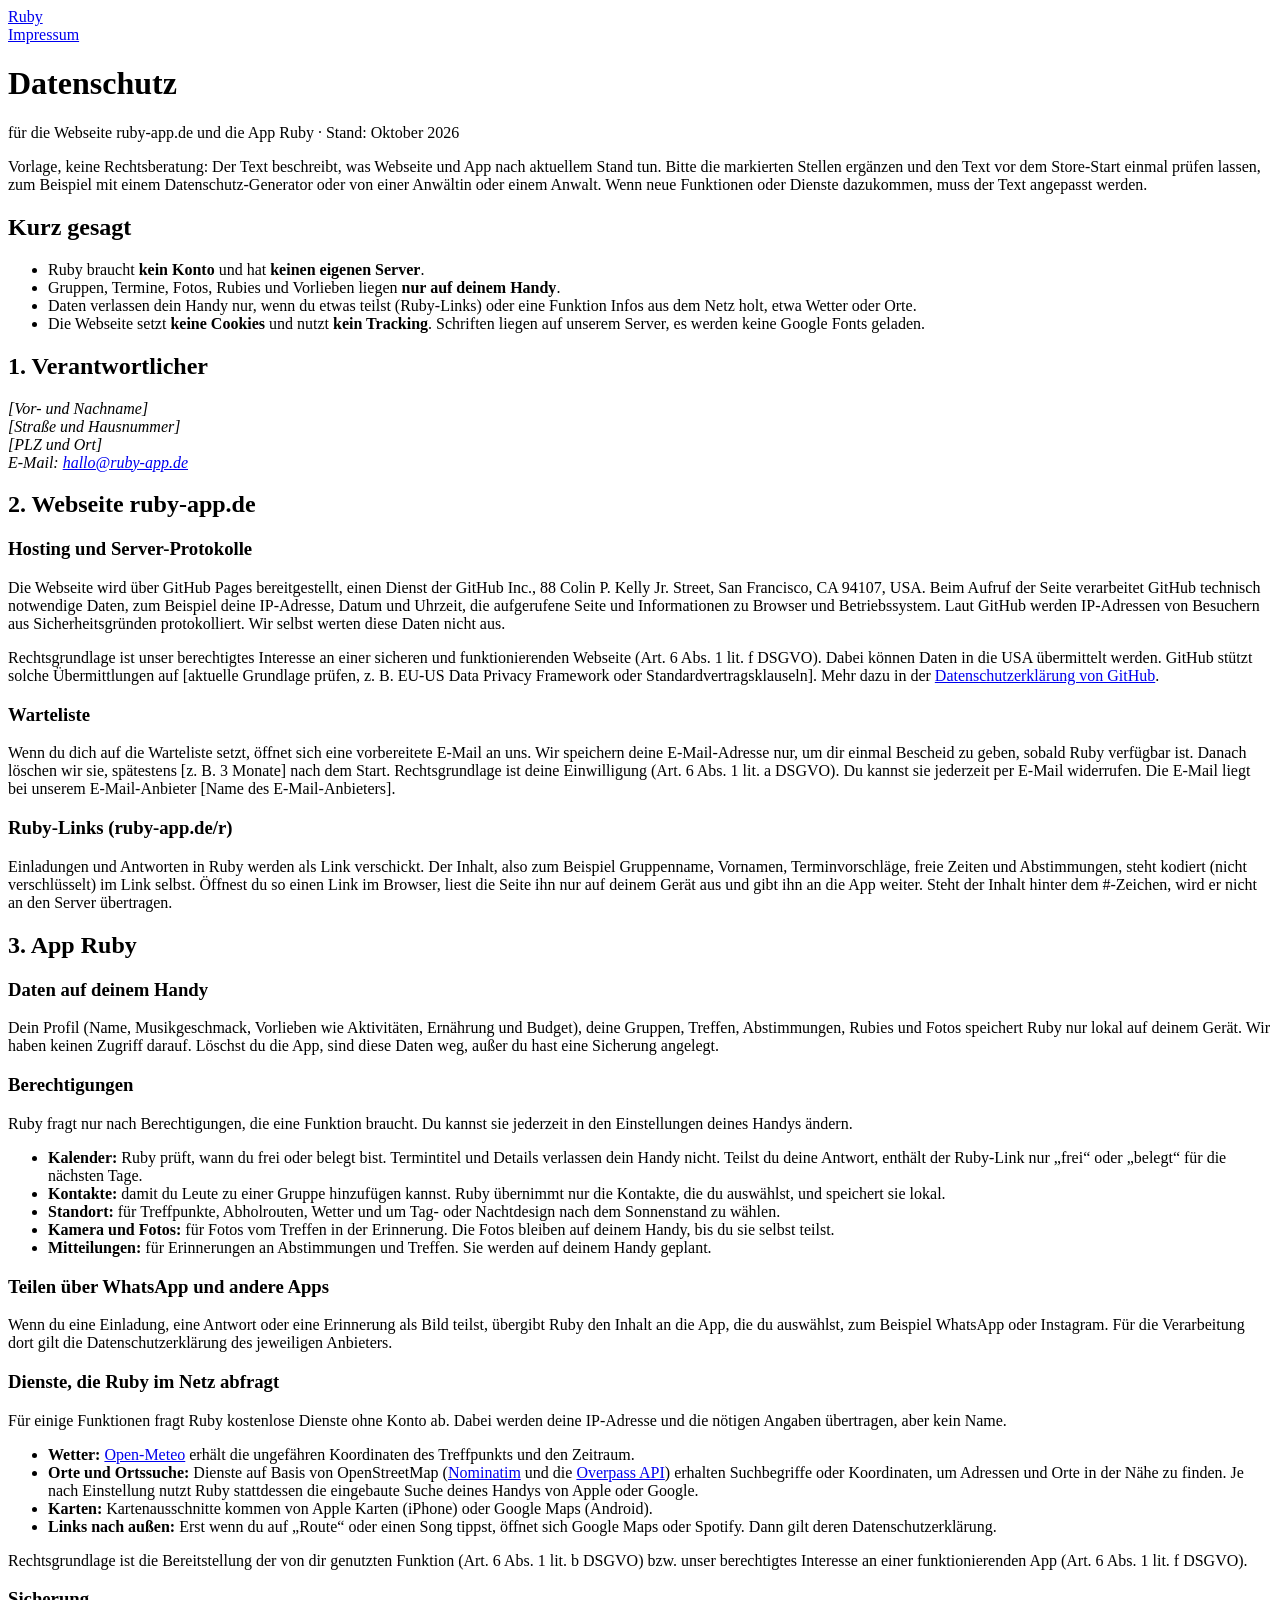
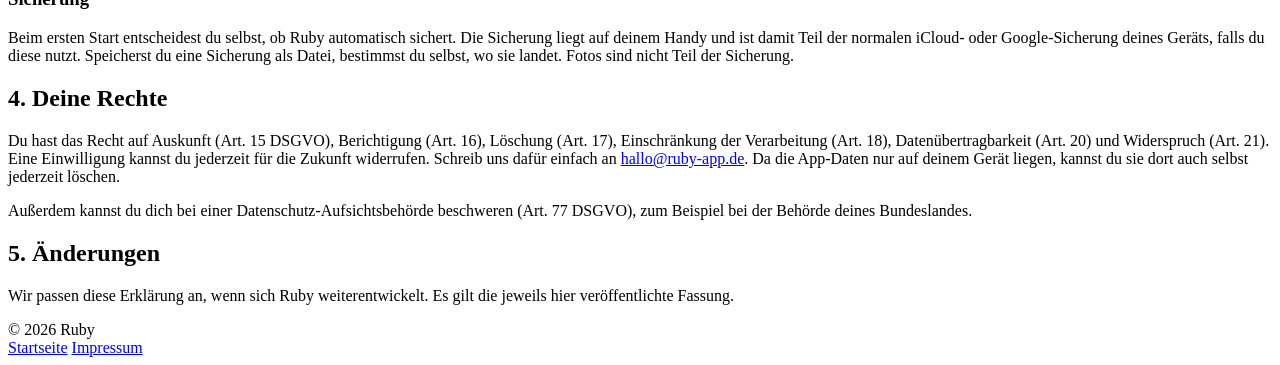
==== datenschutz/index.html @ dddb3fe4 "Add files via upload" ====
<!doctype html>
<html lang="de">
<head>
  <meta charset="utf-8">
  <meta name="viewport" content="width=device-width, initial-scale=1, viewport-fit=cover">
  <title>Datenschutz – Ruby</title>
  <meta name="theme-color" content="#0B0B0D">
  <link rel="icon" type="image/png" href="/assets/favicon.png">
  <link rel="apple-touch-icon" href="/assets/apple-touch-icon.png">
  <link rel="stylesheet" href="/assets/style.css">
</head>
<body>
  <header class="top">
    <div class="wrap">
      <a class="brand" href="/" aria-label="Ruby Startseite"><img src="/assets/logo.png" alt=""><span>Ruby</span></a>
      <nav aria-label="Hauptnavigation"><a href="/impressum/">Impressum</a></nav>
    </div>
  </header>

  <main class="doc">
    <h1>Datenschutz</h1>
    <p class="meta">für die Webseite ruby-app.de und die App Ruby · Stand: Oktober 2026</p>

    <!-- VOR DEM LIVEGANG: Platzhalter ersetzen, Text prüfen lassen und diesen Hinweis-Kasten löschen. -->
    <p class="note">Vorlage, keine Rechtsberatung: Der Text beschreibt, was Webseite und App nach aktuellem Stand tun. Bitte die markierten Stellen ergänzen und den Text vor dem Store-Start einmal prüfen lassen, zum Beispiel mit einem Datenschutz-Generator oder von einer Anwältin oder einem Anwalt. Wenn neue Funktionen oder Dienste dazukommen, muss der Text angepasst werden.</p>

    <h2>Kurz gesagt</h2>
    <ul>
      <li>Ruby braucht <strong>kein Konto</strong> und hat <strong>keinen eigenen Server</strong>.</li>
      <li>Gruppen, Termine, Fotos, Rubies und Vorlieben liegen <strong>nur auf deinem Handy</strong>.</li>
      <li>Daten verlassen dein Handy nur, wenn du etwas teilst (Ruby-Links) oder eine Funktion Infos aus dem Netz holt, etwa Wetter oder Orte.</li>
      <li>Die Webseite setzt <strong>keine Cookies</strong> und nutzt <strong>kein Tracking</strong>. Schriften liegen auf unserem Server, es werden keine Google Fonts geladen.</li>
    </ul>

    <h2>1. Verantwortlicher</h2>
    <address>
      <span class="ph">[Vor- und Nachname]</span><br>
      <span class="ph">[Straße und Hausnummer]</span><br>
      <span class="ph">[PLZ und Ort]</span><br>
      E-Mail: <a data-email href="mailto:hallo@ruby-app.de">hallo@ruby-app.de</a>
    </address>

    <h2>2. Webseite ruby-app.de</h2>

    <h3>Hosting und Server-Protokolle</h3>
    <p>Die Webseite wird über GitHub Pages bereitgestellt, einen Dienst der GitHub Inc., 88 Colin P. Kelly Jr. Street, San Francisco, CA 94107, USA. Beim Aufruf der Seite verarbeitet GitHub technisch notwendige Daten, zum Beispiel deine IP-Adresse, Datum und Uhrzeit, die aufgerufene Seite und Informationen zu Browser und Betriebssystem. Laut GitHub werden IP-Adressen von Besuchern aus Sicherheitsgründen protokolliert. Wir selbst werten diese Daten nicht aus.</p>
    <p>Rechtsgrundlage ist unser berechtigtes Interesse an einer sicheren und funktionierenden Webseite (Art. 6 Abs. 1 lit. f DSGVO). Dabei können Daten in die USA übermittelt werden. GitHub stützt solche Übermittlungen auf <span class="ph">[aktuelle Grundlage prüfen, z. B. EU-US Data Privacy Framework oder Standardvertragsklauseln]</span>. Mehr dazu in der <a href="https://docs.github.com/de/site-policy/privacy-policies/github-general-privacy-statement" rel="noopener">Datenschutzerklärung von GitHub</a>.</p>

    <h3>Warteliste</h3>
    <p>Wenn du dich auf die Warteliste setzt, öffnet sich eine vorbereitete E-Mail an uns. Wir speichern deine E-Mail-Adresse nur, um dir einmal Bescheid zu geben, sobald Ruby verfügbar ist. Danach löschen wir sie, spätestens <span class="ph">[z. B. 3 Monate]</span> nach dem Start. Rechtsgrundlage ist deine Einwilligung (Art. 6 Abs. 1 lit. a DSGVO). Du kannst sie jederzeit per E-Mail widerrufen. Die E-Mail liegt bei unserem E-Mail-Anbieter <span class="ph">[Name des E-Mail-Anbieters]</span>.</p>
    <!-- Falls du für die Warteliste einen Formular-Dienst (z. B. Formspree) einträgst: diesen Dienst hier mit Name, Sitz und Link zur Datenschutzerklärung ergänzen. -->

    <h3>Ruby-Links (ruby-app.de/r)</h3>
    <p>Einladungen und Antworten in Ruby werden als Link verschickt. Der Inhalt, also zum Beispiel Gruppenname, Vornamen, Terminvorschläge, freie Zeiten und Abstimmungen, steht kodiert (nicht verschlüsselt) im Link selbst. Öffnest du so einen Link im Browser, liest die Seite ihn nur auf deinem Gerät aus und gibt ihn an die App weiter. Steht der Inhalt hinter dem #-Zeichen, wird er nicht an den Server übertragen.</p>

    <h2>3. App Ruby</h2>

    <h3>Daten auf deinem Handy</h3>
    <p>Dein Profil (Name, Musikgeschmack, Vorlieben wie Aktivitäten, Ernährung und Budget), deine Gruppen, Treffen, Abstimmungen, Rubies und Fotos speichert Ruby nur lokal auf deinem Gerät. Wir haben keinen Zugriff darauf. Löschst du die App, sind diese Daten weg, außer du hast eine Sicherung angelegt.</p>

    <h3>Berechtigungen</h3>
    <p>Ruby fragt nur nach Berechtigungen, die eine Funktion braucht. Du kannst sie jederzeit in den Einstellungen deines Handys ändern.</p>
    <ul>
      <li><strong>Kalender:</strong> Ruby prüft, wann du frei oder belegt bist. Termintitel und Details verlassen dein Handy nicht. Teilst du deine Antwort, enthält der Ruby-Link nur „frei“ oder „belegt“ für die nächsten Tage.</li>
      <li><strong>Kontakte:</strong> damit du Leute zu einer Gruppe hinzufügen kannst. Ruby übernimmt nur die Kontakte, die du auswählst, und speichert sie lokal.</li>
      <li><strong>Standort:</strong> für Treffpunkte, Abholrouten, Wetter und um Tag- oder Nachtdesign nach dem Sonnenstand zu wählen.</li>
      <li><strong>Kamera und Fotos:</strong> für Fotos vom Treffen in der Erinnerung. Die Fotos bleiben auf deinem Handy, bis du sie selbst teilst.</li>
      <li><strong>Mitteilungen:</strong> für Erinnerungen an Abstimmungen und Treffen. Sie werden auf deinem Handy geplant.</li>
    </ul>

    <h3>Teilen über WhatsApp und andere Apps</h3>
    <p>Wenn du eine Einladung, eine Antwort oder eine Erinnerung als Bild teilst, übergibt Ruby den Inhalt an die App, die du auswählst, zum Beispiel WhatsApp oder Instagram. Für die Verarbeitung dort gilt die Datenschutzerklärung des jeweiligen Anbieters.</p>

    <h3>Dienste, die Ruby im Netz abfragt</h3>
    <p>Für einige Funktionen fragt Ruby kostenlose Dienste ohne Konto ab. Dabei werden deine IP-Adresse und die nötigen Angaben übertragen, aber kein Name.</p>
    <ul>
      <li><strong>Wetter:</strong> <a href="https://open-meteo.com/" rel="noopener">Open-Meteo</a> erhält die ungefähren Koordinaten des Treffpunkts und den Zeitraum.</li>
      <li><strong>Orte und Ortssuche:</strong> Dienste auf Basis von OpenStreetMap (<a href="https://nominatim.org/" rel="noopener">Nominatim</a> und die <a href="https://overpass-api.de/" rel="noopener">Overpass API</a>) erhalten Suchbegriffe oder Koordinaten, um Adressen und Orte in der Nähe zu finden. Je nach Einstellung nutzt Ruby stattdessen die eingebaute Suche deines Handys von Apple oder Google.</li>
      <li><strong>Karten:</strong> Kartenausschnitte kommen von Apple Karten (iPhone) oder Google Maps (Android).</li>
      <li><strong>Links nach außen:</strong> Erst wenn du auf „Route“ oder einen Song tippst, öffnet sich Google Maps oder Spotify. Dann gilt deren Datenschutzerklärung.</li>
    </ul>
    <p>Rechtsgrundlage ist die Bereitstellung der von dir genutzten Funktion (Art. 6 Abs. 1 lit. b DSGVO) bzw. unser berechtigtes Interesse an einer funktionierenden App (Art. 6 Abs. 1 lit. f DSGVO).</p>

    <h3>Sicherung</h3>
    <p>Beim ersten Start entscheidest du selbst, ob Ruby automatisch sichert. Die Sicherung liegt auf deinem Handy und ist damit Teil der normalen iCloud- oder Google-Sicherung deines Geräts, falls du diese nutzt. Speicherst du eine Sicherung als Datei, bestimmst du selbst, wo sie landet. Fotos sind nicht Teil der Sicherung.</p>

    <h2>4. Deine Rechte</h2>
    <p>Du hast das Recht auf Auskunft (Art. 15 DSGVO), Berichtigung (Art. 16), Löschung (Art. 17), Einschränkung der Verarbeitung (Art. 18), Datenübertragbarkeit (Art. 20) und Widerspruch (Art. 21). Eine Einwilligung kannst du jederzeit für die Zukunft widerrufen. Schreib uns dafür einfach an <a data-email href="mailto:hallo@ruby-app.de">hallo@ruby-app.de</a>. Da die App-Daten nur auf deinem Gerät liegen, kannst du sie dort auch selbst jederzeit löschen.</p>
    <p>Außerdem kannst du dich bei einer Datenschutz-Aufsichtsbehörde beschweren (Art. 77 DSGVO), zum Beispiel bei der Behörde deines Bundeslandes.</p>

    <h2>5. Änderungen</h2>
    <p>Wir passen diese Erklärung an, wenn sich Ruby weiterentwickelt. Es gilt die jeweils hier veröffentlichte Fassung.</p>
  </main>

  <footer>
    <div class="wrap">
      <span>© <span data-year>2026</span> Ruby</span>
      <nav aria-label="Rechtliches">
        <a href="/">Startseite</a>
        <a href="/impressum/">Impressum</a>
      </nav>
    </div>
  </footer>
  <script src="/assets/config.js"></script>
  <script src="/assets/site.js"></script>
</body>
</html>
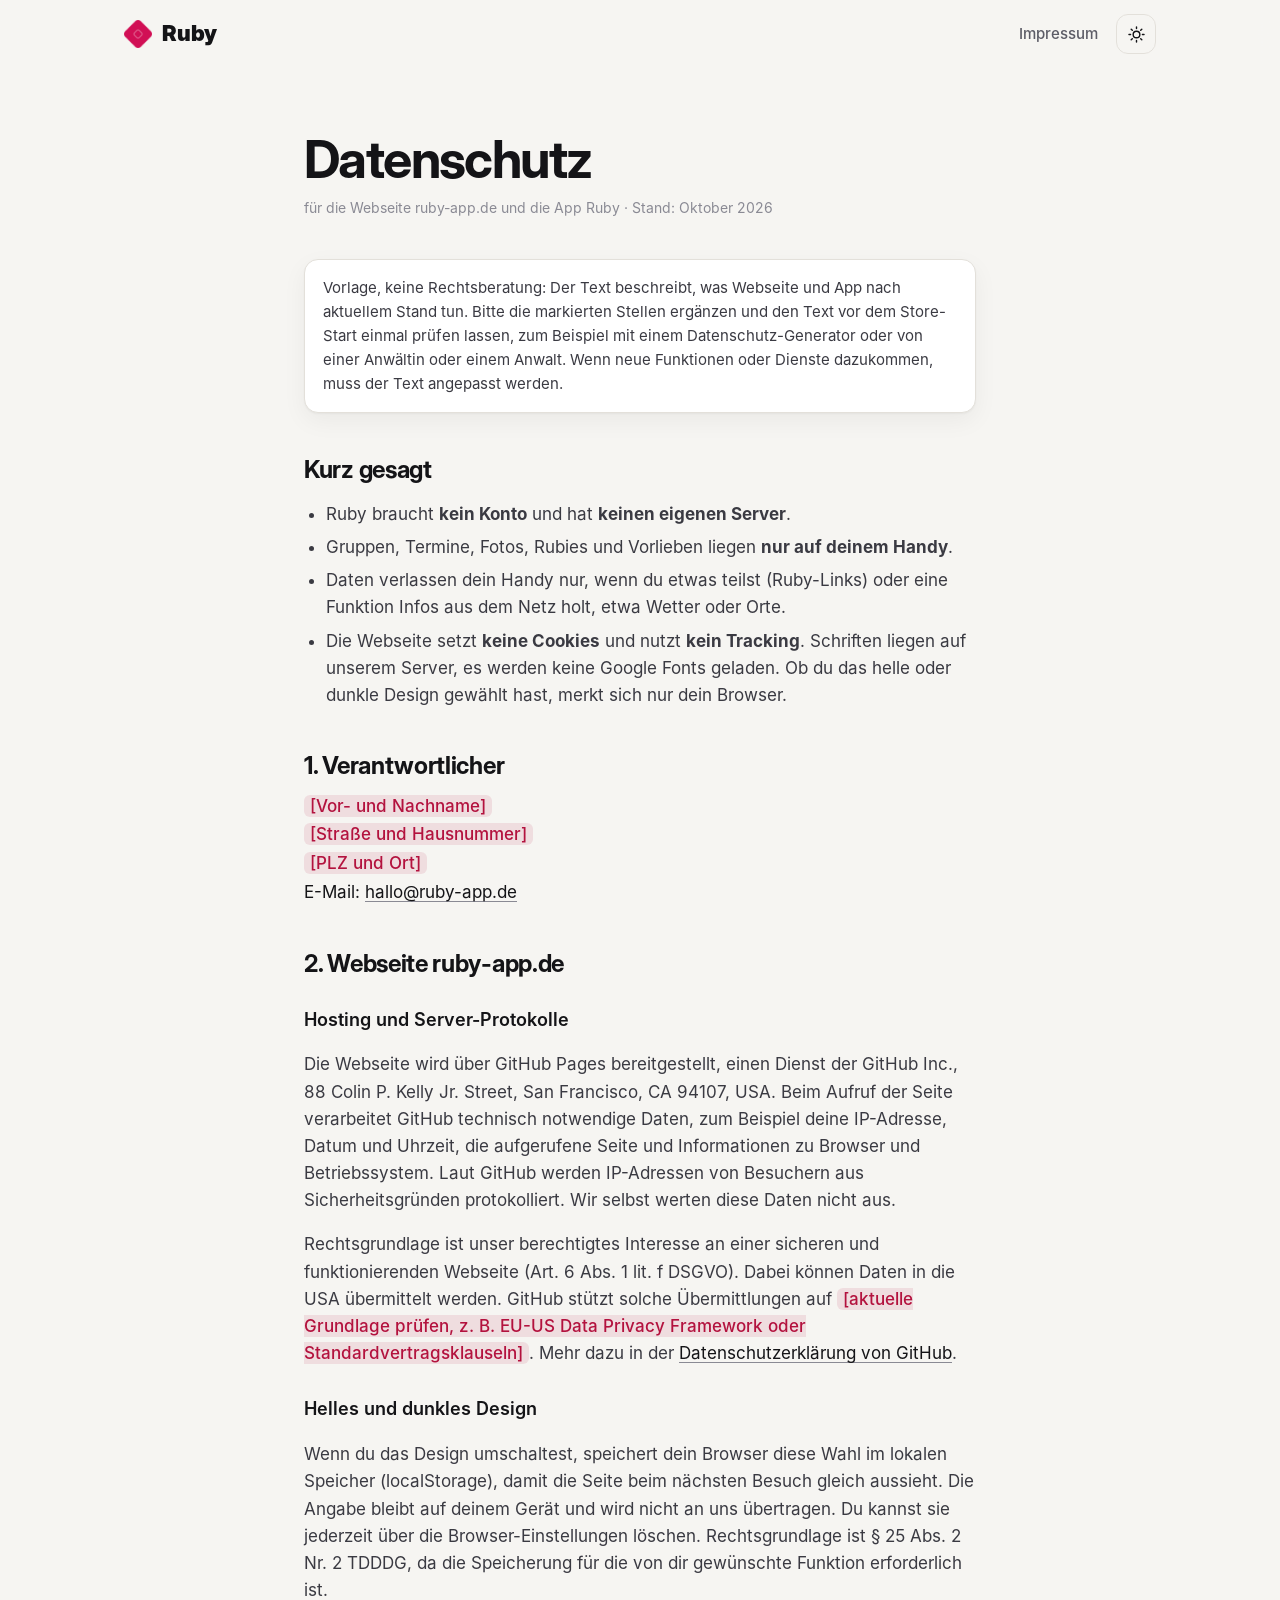
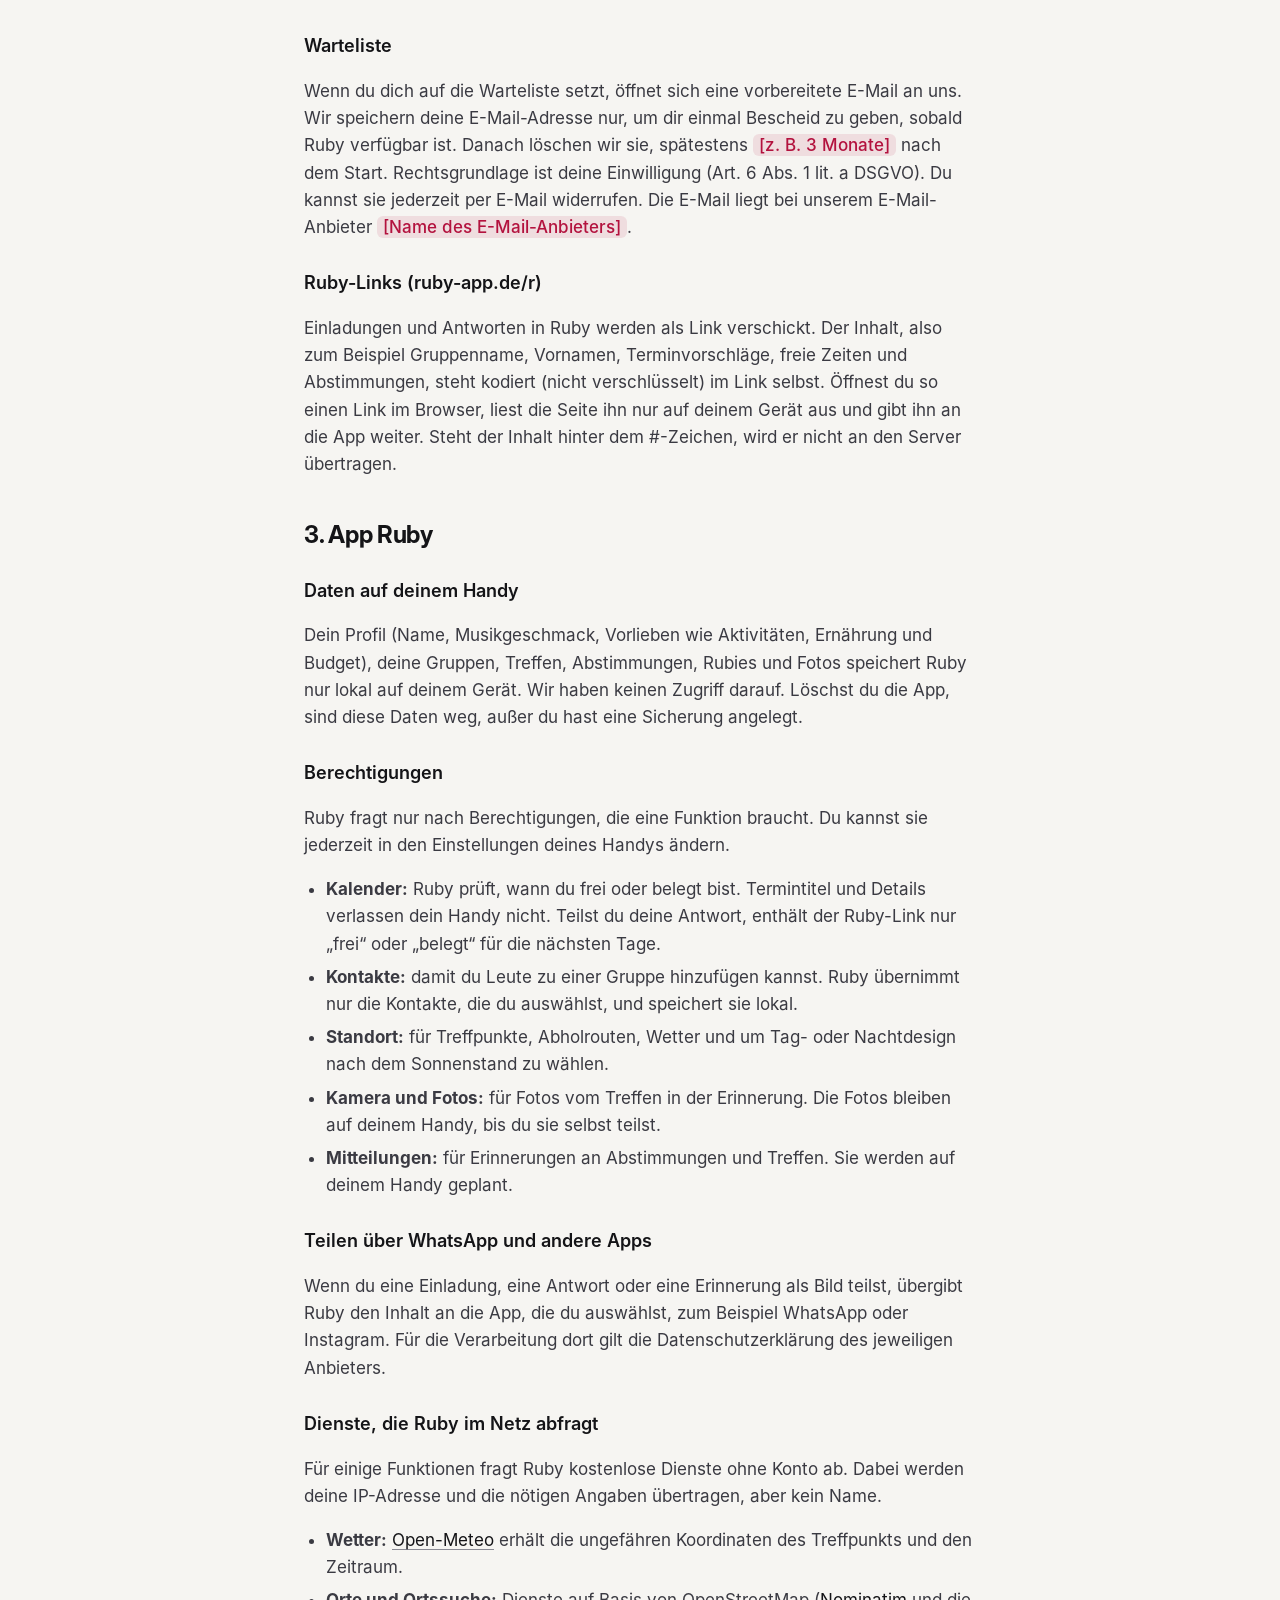
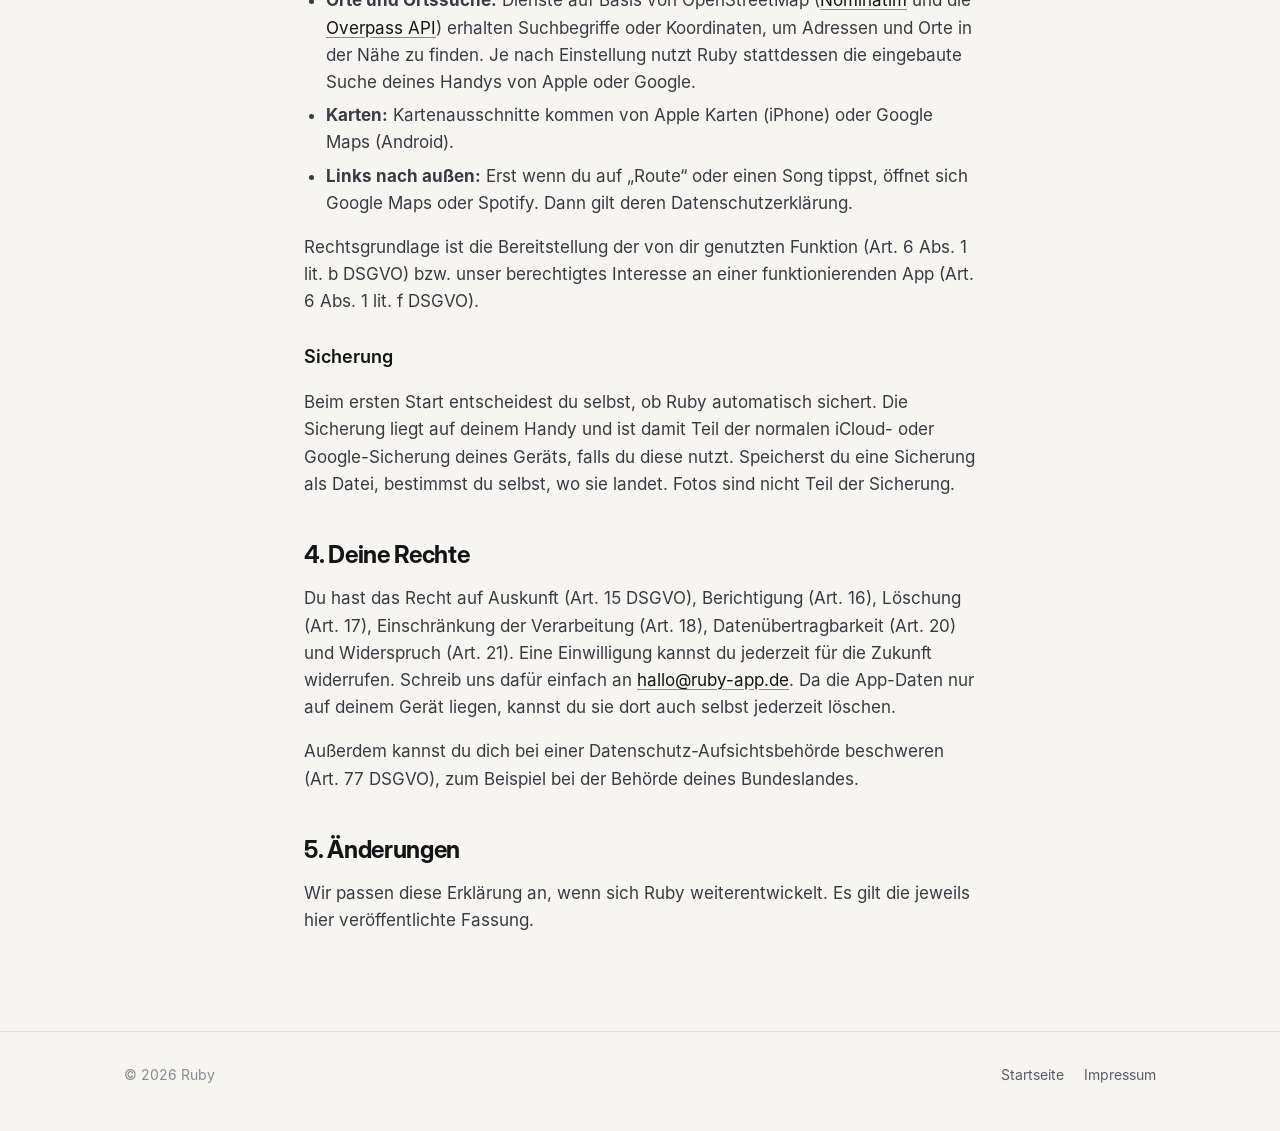
==== commit 250720b9: "Add files via upload" ====
--- a/datenschutz/index.html
+++ b/datenschutz/index.html
@@ -7,13 +7,14 @@
   <meta name="theme-color" content="#0B0B0D">
   <link rel="icon" type="image/png" href="/assets/favicon.png">
   <link rel="apple-touch-icon" href="/assets/apple-touch-icon.png">
+  <script>(function(){var t=null;try{t=localStorage.getItem('ruby-theme')}catch(e){}if(t!=='light'&&t!=='dark'){t=window.matchMedia&&matchMedia('(prefers-color-scheme: light)').matches?'light':'dark'}document.documentElement.setAttribute('data-theme',t)})();</script>
   <link rel="stylesheet" href="/assets/style.css">
 </head>
 <body>
   <header class="top">
     <div class="wrap">
       <a class="brand" href="/" aria-label="Ruby Startseite"><img src="/assets/logo.png" alt=""><span>Ruby</span></a>
-      <nav aria-label="Hauptnavigation"><a href="/impressum/">Impressum</a></nav>
+      <nav aria-label="Hauptnavigation"><a href="/impressum/">Impressum</a><button class="theme-toggle" type="button" aria-label="Design wechseln" title="Design wechseln"><svg class="sun" viewBox="0 0 24 24" fill="none" stroke="currentColor" stroke-width="1.8" stroke-linecap="round" aria-hidden="true"><circle cx="12" cy="12" r="4.2"/><path d="M12 2.5v2M12 19.5v2M2.5 12h2M19.5 12h2M5.3 5.3l1.4 1.4M17.3 17.3l1.4 1.4M5.3 18.7l1.4-1.4M17.3 6.7l1.4-1.4"/></svg><svg class="moon" viewBox="0 0 24 24" fill="none" stroke="currentColor" stroke-width="1.8" stroke-linecap="round" stroke-linejoin="round" aria-hidden="true"><path d="M20 14.5A8 8 0 1 1 9.5 4a6.5 6.5 0 0 0 10.5 10.5z"/></svg></button></nav>
     </div>
   </header>
 
@@ -29,7 +30,7 @@
       <li>Ruby braucht <strong>kein Konto</strong> und hat <strong>keinen eigenen Server</strong>.</li>
       <li>Gruppen, Termine, Fotos, Rubies und Vorlieben liegen <strong>nur auf deinem Handy</strong>.</li>
       <li>Daten verlassen dein Handy nur, wenn du etwas teilst (Ruby-Links) oder eine Funktion Infos aus dem Netz holt, etwa Wetter oder Orte.</li>
-      <li>Die Webseite setzt <strong>keine Cookies</strong> und nutzt <strong>kein Tracking</strong>. Schriften liegen auf unserem Server, es werden keine Google Fonts geladen.</li>
+      <li>Die Webseite setzt <strong>keine Cookies</strong> und nutzt <strong>kein Tracking</strong>. Schriften liegen auf unserem Server, es werden keine Google Fonts geladen. Ob du das helle oder dunkle Design gewählt hast, merkt sich nur dein Browser.</li>
     </ul>
 
     <h2>1. Verantwortlicher</h2>
@@ -45,6 +46,9 @@
     <h3>Hosting und Server-Protokolle</h3>
     <p>Die Webseite wird über GitHub Pages bereitgestellt, einen Dienst der GitHub Inc., 88 Colin P. Kelly Jr. Street, San Francisco, CA 94107, USA. Beim Aufruf der Seite verarbeitet GitHub technisch notwendige Daten, zum Beispiel deine IP-Adresse, Datum und Uhrzeit, die aufgerufene Seite und Informationen zu Browser und Betriebssystem. Laut GitHub werden IP-Adressen von Besuchern aus Sicherheitsgründen protokolliert. Wir selbst werten diese Daten nicht aus.</p>
     <p>Rechtsgrundlage ist unser berechtigtes Interesse an einer sicheren und funktionierenden Webseite (Art. 6 Abs. 1 lit. f DSGVO). Dabei können Daten in die USA übermittelt werden. GitHub stützt solche Übermittlungen auf <span class="ph">[aktuelle Grundlage prüfen, z. B. EU-US Data Privacy Framework oder Standardvertragsklauseln]</span>. Mehr dazu in der <a href="https://docs.github.com/de/site-policy/privacy-policies/github-general-privacy-statement" rel="noopener">Datenschutzerklärung von GitHub</a>.</p>
+
+    <h3>Helles und dunkles Design</h3>
+    <p>Wenn du das Design umschaltest, speichert dein Browser diese Wahl im lokalen Speicher (localStorage), damit die Seite beim nächsten Besuch gleich aussieht. Die Angabe bleibt auf deinem Gerät und wird nicht an uns übertragen. Du kannst sie jederzeit über die Browser-Einstellungen löschen. Rechtsgrundlage ist § 25 Abs. 2 Nr. 2 TDDDG, da die Speicherung für die von dir gewünschte Funktion erforderlich ist.</p>
 
     <h3>Warteliste</h3>
     <p>Wenn du dich auf die Warteliste setzt, öffnet sich eine vorbereitete E-Mail an uns. Wir speichern deine E-Mail-Adresse nur, um dir einmal Bescheid zu geben, sobald Ruby verfügbar ist. Danach löschen wir sie, spätestens <span class="ph">[z. B. 3 Monate]</span> nach dem Start. Rechtsgrundlage ist deine Einwilligung (Art. 6 Abs. 1 lit. a DSGVO). Du kannst sie jederzeit per E-Mail widerrufen. Die E-Mail liegt bei unserem E-Mail-Anbieter <span class="ph">[Name des E-Mail-Anbieters]</span>.</p>
--- a/assets/style.css
+++ b/assets/style.css
@@ -0,0 +1,209 @@
+/* Ruby – ruby-app.de · minimalistisch, dunkel wie die App */
+@font-face { font-family: 'Inter'; src: url('fonts/Inter-Regular.woff') format('woff'); font-weight: 400; font-display: swap; }
+@font-face { font-family: 'Inter'; src: url('fonts/Inter-Medium.woff') format('woff'); font-weight: 500; font-display: swap; }
+@font-face { font-family: 'Inter'; src: url('fonts/Inter-SemiBold.woff') format('woff'); font-weight: 600; font-display: swap; }
+@font-face { font-family: 'Inter'; src: url('fonts/Inter-Bold.woff') format('woff'); font-weight: 700; font-display: swap; }
+@font-face { font-family: 'Inter Display'; src: url('fonts/InterDisplay-Bold.woff') format('woff'); font-weight: 700; font-display: swap; }
+@font-face { font-family: 'Inter Display'; src: url('fonts/InterDisplay-Black.woff') format('woff'); font-weight: 900; font-display: swap; }
+
+:root {
+  --bg: #0B0B0D;
+  --surface: #141417;
+  --surface-2: #1C1C21;
+  --line: #26262C;
+  --text: #F4F4F6;
+  --sub: #9A9AA4;
+  --faint: #6E6E78;
+  --ruby: #D10F55;
+  --ruby-hover: #E01A62;
+  --radius: 20px;
+  --max: 1080px;
+  --top-bg: rgba(11, 11, 13, 0.82);
+  --body: #C9C9D0;
+  --ph-bg: rgba(209, 15, 85, 0.16);
+  --ph-text: #FF8FB1;
+  --ok: #5BC48C;
+  --err: #F0708F;
+  --shadow: none;
+  color-scheme: dark;
+}
+
+/* Helles Design */
+:root[data-theme="light"] {
+  --bg: #F6F5F2;
+  --surface: #FFFFFF;
+  --surface-2: #EFEDE8;
+  --line: #E3E0DA;
+  --text: #141417;
+  --sub: #5C5C66;
+  --faint: #8A8A94;
+  --ruby: #B3123E;
+  --ruby-hover: #9C0F35;
+  --top-bg: rgba(246, 245, 242, 0.85);
+  --body: #3A3A42;
+  --ph-bg: rgba(179, 18, 62, 0.10);
+  --ph-text: #B3123E;
+  --ok: #1E8A55;
+  --err: #C0274E;
+  --shadow: 0 1px 2px rgba(20, 20, 23, 0.04), 0 8px 24px rgba(20, 20, 23, 0.05);
+  color-scheme: light;
+}
+
+* { box-sizing: border-box; }
+html { -webkit-text-size-adjust: 100%; scroll-behavior: smooth; }
+body {
+  margin: 0;
+  transition: background-color 0.25s ease, color 0.25s ease;
+  background: var(--bg);
+  color: var(--text);
+  font-family: 'Inter', system-ui, -apple-system, 'Segoe UI', Roboto, sans-serif;
+  font-size: 17px;
+  line-height: 1.6;
+  -webkit-font-smoothing: antialiased;
+}
+a { color: var(--text); text-decoration-color: var(--faint); text-underline-offset: 3px; }
+a:hover { text-decoration-color: var(--ruby); }
+img { max-width: 100%; display: block; }
+:focus-visible { outline: 2px solid var(--ruby); outline-offset: 3px; border-radius: 6px; }
+
+.wrap { max-width: var(--max); margin: 0 auto; padding: 0 24px; }
+
+/* Kopfzeile */
+.top { position: sticky; top: 0; z-index: 10; background: var(--top-bg); backdrop-filter: saturate(140%) blur(14px); -webkit-backdrop-filter: saturate(140%) blur(14px); border-bottom: 1px solid transparent; }
+.top.scrolled { border-bottom-color: var(--line); }
+.top .wrap { display: flex; align-items: center; height: 68px; }
+.brand { display: flex; align-items: center; gap: 10px; text-decoration: none; }
+.brand img { width: 28px; height: 28px; }
+.brand span { font-family: 'Inter Display', 'Inter', sans-serif; font-weight: 900; font-size: 22px; letter-spacing: -0.2px; }
+.top nav { margin-left: auto; display: flex; gap: 6px; align-items: center; }
+.top nav a { text-decoration: none; color: var(--sub); font-size: 15px; font-weight: 500; padding: 8px 12px; border-radius: 10px; }
+.top nav a:hover { color: var(--text); }
+.top nav .btn { color: #fff; }
+
+/* Umschalter hell/dunkel */
+.theme-toggle { display: inline-grid; place-items: center; width: 40px; height: 40px; border-radius: 12px; border: 1px solid var(--line); background: transparent; color: var(--text); cursor: pointer; padding: 0; transition: border-color 0.15s, background 0.15s; }
+.theme-toggle:hover { border-color: var(--faint); background: var(--surface); }
+.theme-toggle svg { width: 19px; height: 19px; }
+.theme-toggle .sun { display: none; }
+:root[data-theme="light"] .theme-toggle .sun { display: block; }
+:root[data-theme="light"] .theme-toggle .moon { display: none; }
+
+/* Knöpfe */
+.btn { display: inline-flex; align-items: center; justify-content: center; gap: 8px; min-height: 48px; padding: 0 22px; border-radius: 14px; border: 0; background: var(--ruby); color: #fff; font: inherit; font-weight: 600; font-size: 16px; text-decoration: none; cursor: pointer; transition: background 0.15s; }
+.btn:hover { background: var(--ruby-hover); }
+.btn.ghost { background: transparent; border: 1px solid var(--line); color: var(--text); }
+.btn.ghost:hover { border-color: var(--faint); }
+.btn.small { min-height: 40px; padding: 0 16px; font-size: 15px; border-radius: 12px; }
+.btn[disabled] { opacity: 0.6; cursor: default; }
+
+/* Hero */
+.hero { padding: 72px 0 40px; display: grid; grid-template-columns: 1.1fr 0.9fr; gap: 48px; align-items: center; }
+.eyebrow { display: inline-flex; align-items: center; gap: 8px; color: var(--sub); font-size: 14px; font-weight: 500; border: 1px solid var(--line); border-radius: 999px; padding: 6px 14px; margin-bottom: 26px; }
+.eyebrow i { width: 7px; height: 7px; border-radius: 2px; background: var(--ruby); transform: rotate(45deg); display: inline-block; }
+h1 { font-family: 'Inter Display', 'Inter', sans-serif; font-weight: 700; font-size: clamp(42px, 6.4vw, 72px); line-height: 1.04; letter-spacing: -1.6px; margin: 0 0 22px; }
+h1 em { font-style: normal; color: var(--sub); }
+.lead { color: var(--sub); font-size: clamp(18px, 2vw, 20px); max-width: 520px; margin: 0 0 32px; }
+
+/* Warteliste */
+.waitlist { display: flex; gap: 10px; max-width: 480px; }
+.waitlist input { flex: 1; min-width: 0; min-height: 48px; padding: 0 16px; border-radius: 14px; border: 1px solid var(--line); background: var(--surface); color: var(--text); font: inherit; font-size: 16px; }
+.waitlist input::placeholder { color: var(--faint); }
+.waitlist input:focus { outline: none; border-color: var(--faint); }
+.fine { color: var(--faint); font-size: 13px; margin: 12px 0 0; max-width: 480px; }
+.fine a { color: var(--sub); }
+.form-msg { margin: 12px 0 0; font-size: 15px; font-weight: 500; min-height: 1px; }
+.form-msg.ok { color: var(--ok); }
+.form-msg.err { color: var(--err); }
+
+.hero-shot { position: relative; display: flex; justify-content: center; }
+.hero-shot img { width: min(340px, 82%); height: auto; }
+
+/* Abschnitte */
+section { padding: 72px 0; }
+.sec-head { max-width: 620px; margin-bottom: 40px; }
+h2 { font-family: 'Inter Display', 'Inter', sans-serif; font-weight: 700; font-size: clamp(30px, 4vw, 42px); line-height: 1.1; letter-spacing: -0.8px; margin: 0 0 14px; }
+.sec-head p { color: var(--sub); margin: 0; font-size: 18px; }
+
+/* Schritte */
+.steps { display: grid; grid-template-columns: repeat(3, 1fr); gap: 16px; counter-reset: s; }
+.step { background: var(--surface); border: 1px solid var(--line); border-radius: var(--radius); padding: 28px; box-shadow: var(--shadow); }
+.step::before { counter-increment: s; content: counter(s); display: grid; place-items: center; width: 34px; height: 34px; border-radius: 10px; background: var(--surface-2); color: var(--text); font-weight: 700; font-size: 15px; margin-bottom: 18px; }
+.step h3, .feat h3 { font-size: 19px; font-weight: 600; margin: 0 0 6px; letter-spacing: -0.2px; }
+.step p, .feat p { color: var(--sub); margin: 0; font-size: 16px; }
+
+/* Funktionen */
+.showcase { display: grid; grid-template-columns: 1fr 1fr; gap: 16px; align-items: stretch; }
+.shot-card { background: var(--surface); border: 1px solid var(--line); border-radius: var(--radius); box-shadow: var(--shadow); padding: 32px 28px 0; overflow: hidden; display: flex; flex-direction: column; }
+.shot-card h3 { font-size: 21px; font-weight: 600; margin: 0 0 6px; letter-spacing: -0.3px; }
+.shot-card p { color: var(--sub); margin: 0 0 24px; font-size: 16px; }
+.shot-card img { width: 72%; max-width: 300px; margin: auto auto 0; height: auto; }
+.feats { display: grid; grid-template-columns: repeat(3, 1fr); gap: 16px; margin-top: 16px; }
+.feat { background: var(--surface); border: 1px solid var(--line); border-radius: var(--radius); padding: 26px; box-shadow: var(--shadow); }
+.feat svg { width: 26px; height: 26px; color: var(--ruby); margin-bottom: 16px; display: block; }
+
+/* Privatsphäre-Band */
+.band { border: 1px solid var(--line); border-radius: 28px; padding: 48px; display: grid; grid-template-columns: auto 1fr; gap: 32px; align-items: center; background: linear-gradient(180deg, var(--surface) 0%, var(--bg) 100%); }
+.band img { width: 72px; height: 72px; }
+.band h2 { margin-bottom: 10px; }
+.band p { color: var(--sub); margin: 0; max-width: 640px; }
+
+/* Abschluss */
+.cta { text-align: center; padding: 96px 0 88px; }
+.cta img { width: 64px; height: 64px; margin: 0 auto 26px; }
+.cta h2 { margin-bottom: 12px; }
+.cta p { color: var(--sub); margin: 0 auto 30px; max-width: 520px; }
+.cta .waitlist { margin: 0 auto; }
+.cta .fine, .cta .form-msg { margin-left: auto; margin-right: auto; }
+
+/* Fußzeile */
+footer { border-top: 1px solid var(--line); padding: 32px 0 44px; color: var(--faint); font-size: 14px; }
+footer .wrap { display: flex; flex-wrap: wrap; gap: 14px 24px; align-items: center; }
+footer nav { display: flex; gap: 20px; margin-left: auto; flex-wrap: wrap; }
+footer a { color: var(--sub); text-decoration: none; }
+footer a:hover { color: var(--text); }
+
+/* Textseiten (Impressum, Datenschutz) */
+.doc { max-width: 720px; margin: 0 auto; padding: 64px 24px 80px; }
+.doc h1 { font-size: clamp(36px, 5vw, 52px); margin-bottom: 10px; }
+.doc .meta { color: var(--faint); font-size: 14px; margin: 0 0 40px; }
+.doc h2 { font-size: 24px; letter-spacing: -0.3px; margin: 44px 0 12px; }
+.doc h3 { font-size: 18px; font-weight: 600; margin: 28px 0 8px; }
+.doc p, .doc li { color: var(--body); }
+.doc ul { padding-left: 22px; }
+.doc li { margin: 6px 0; }
+.doc address { font-style: normal; color: var(--text); line-height: 1.7; }
+.ph { background: var(--ph-bg); color: var(--ph-text); border-radius: 6px; padding: 1px 6px; font-weight: 500; }
+.note { border: 1px solid var(--line); background: var(--surface); box-shadow: var(--shadow); border-radius: 14px; padding: 16px 18px; color: var(--sub); font-size: 15px; margin: 0 0 32px; }
+
+/* Ruby-Link-Seite */
+.center { min-height: calc(100vh - 68px - 110px); display: grid; place-items: center; text-align: center; padding: 48px 24px; }
+.center .box { max-width: 460px; }
+.center img.logo { width: 72px; height: 72px; margin: 0 auto 28px; }
+.center h1 { font-size: clamp(32px, 6vw, 44px); margin-bottom: 14px; }
+.center p { color: var(--sub); margin: 0 0 28px; }
+.center .actions { display: flex; flex-direction: column; gap: 12px; align-items: center; }
+.spinner { width: 22px; height: 22px; border-radius: 50%; border: 2px solid rgba(255,255,255,0.3); border-top-color: #fff; animation: spin 0.8s linear infinite; }
+@keyframes spin { to { transform: rotate(360deg); } }
+
+/* sanftes Einblenden beim Scrollen */
+.reveal { opacity: 0; transform: translateY(16px); transition: opacity 0.6s ease, transform 0.6s ease; }
+.reveal.in { opacity: 1; transform: none; }
+@media (prefers-reduced-motion: reduce) { .reveal { opacity: 1; transform: none; transition: none; } html { scroll-behavior: auto; } }
+
+/* Handy */
+@media (max-width: 880px) {
+  .hero { grid-template-columns: 1fr; padding-top: 44px; gap: 36px; text-align: left; }
+  .hero-shot img { width: min(300px, 78%); }
+  .steps, .feats { grid-template-columns: 1fr; }
+  .showcase { grid-template-columns: 1fr; }
+  .band { grid-template-columns: 1fr; padding: 32px 24px; gap: 20px; }
+  section { padding: 56px 0; }
+}
+@media (max-width: 560px) {
+  .wrap { padding: 0 16px; }
+  .top nav a:not(.btn) { display: none; }
+  .waitlist { flex-direction: column; }
+  .waitlist .btn { width: 100%; }
+  .doc { padding: 44px 16px 64px; }
+  footer nav { margin-left: 0; }
+}
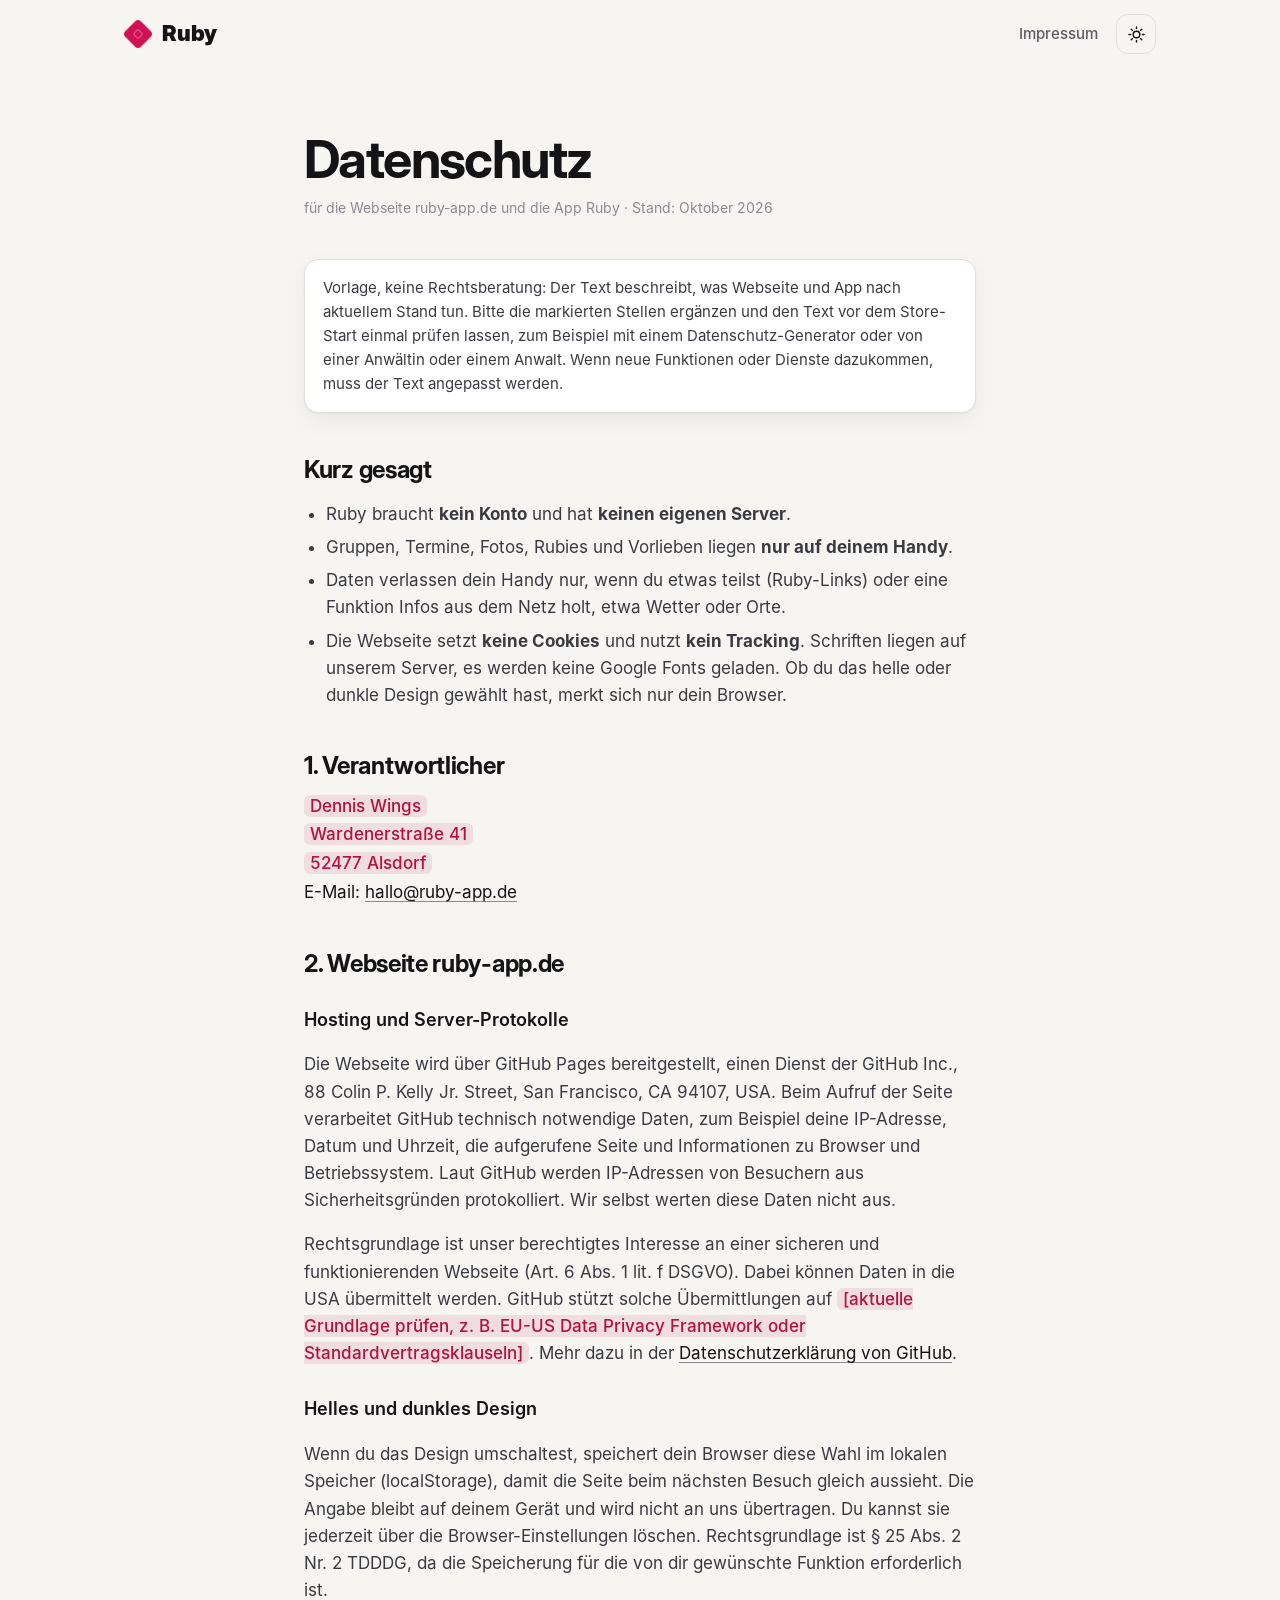
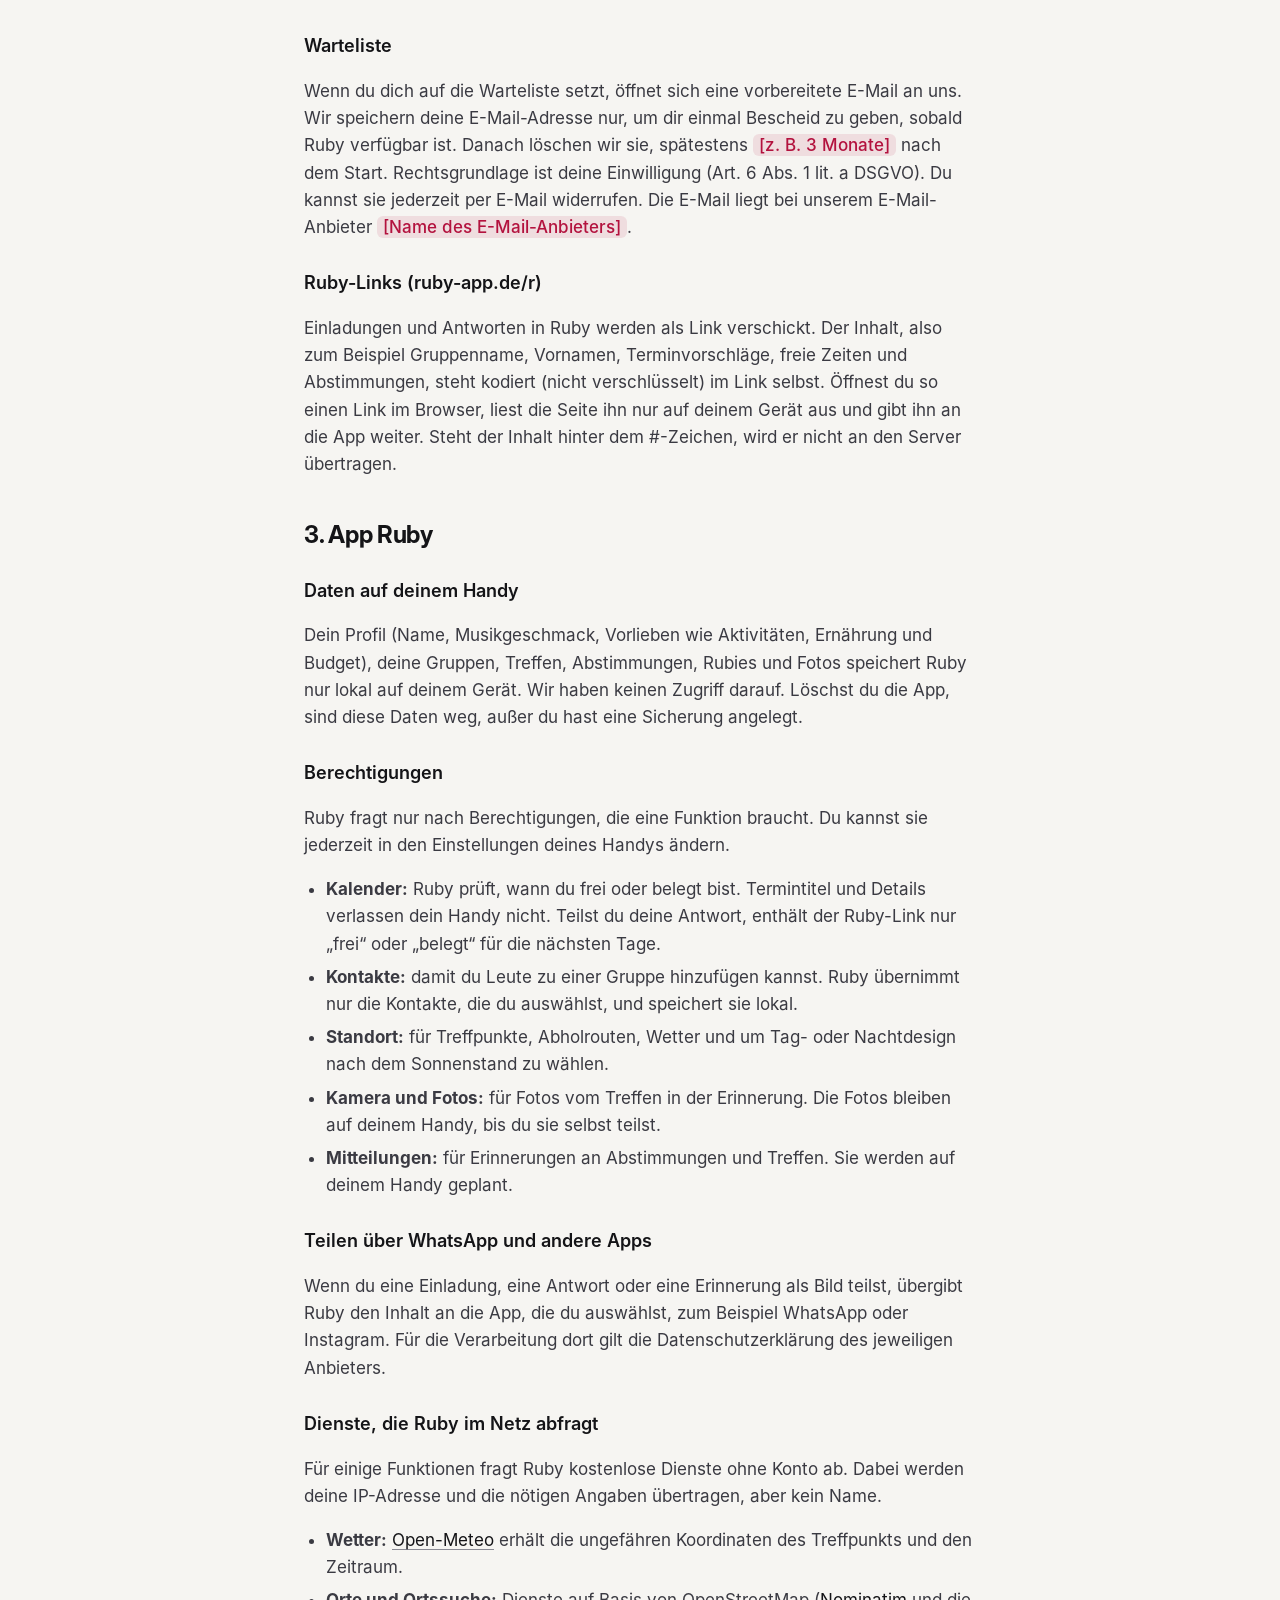
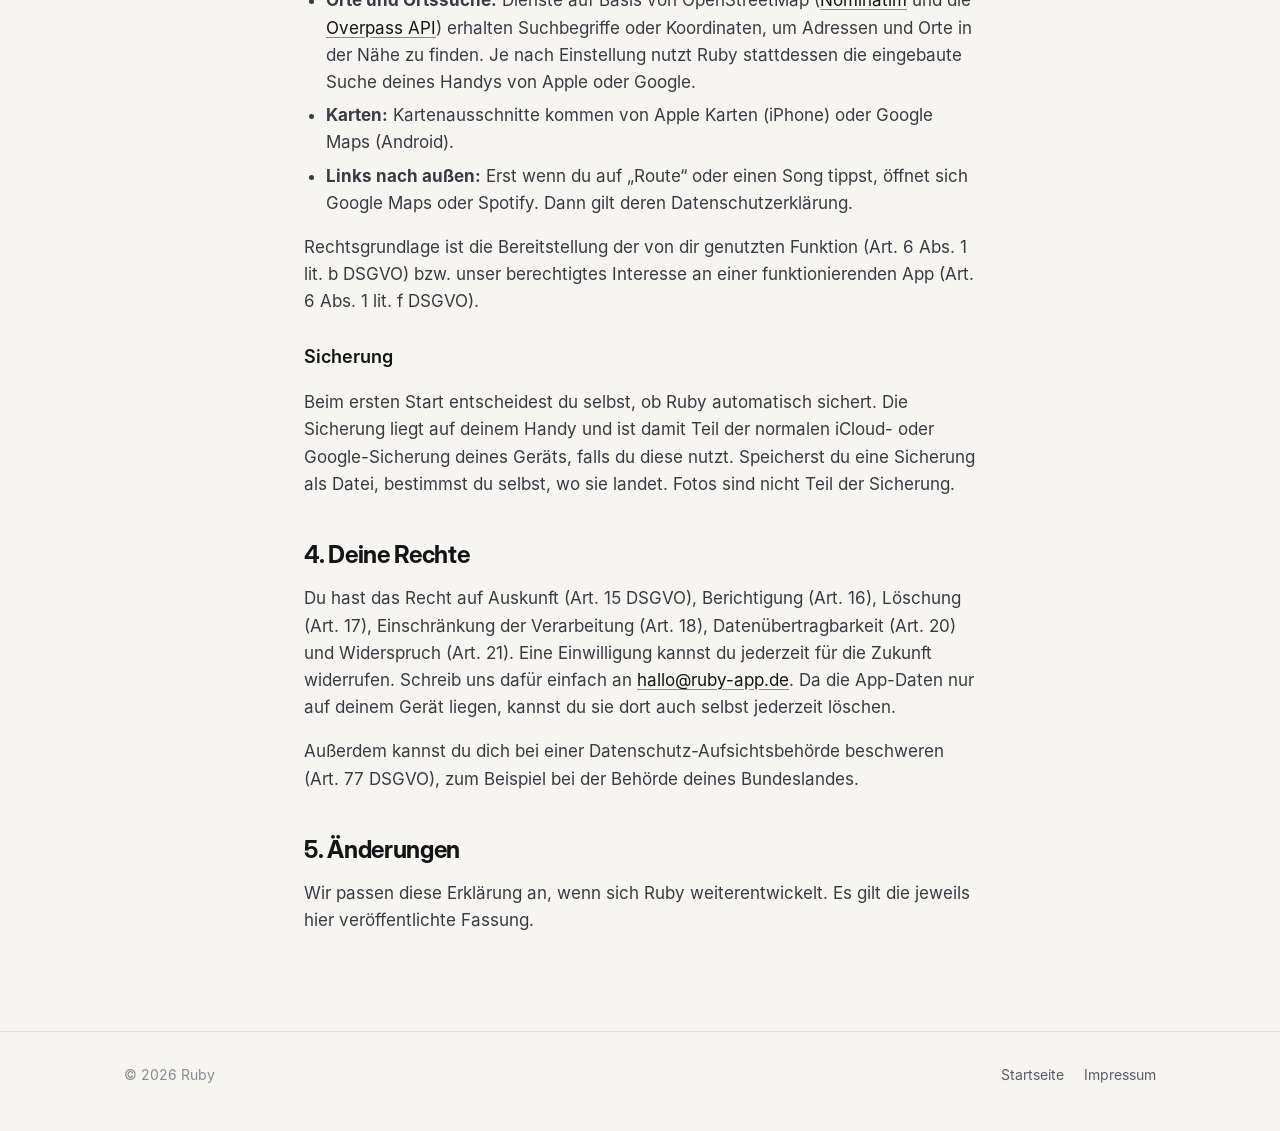
==== commit 66fcaaec: "Update contact information in index.html" ====
--- a/datenschutz/index.html
+++ b/datenschutz/index.html
@@ -35,10 +35,10 @@
 
     <h2>1. Verantwortlicher</h2>
     <address>
-      <span class="ph">[Vor- und Nachname]</span><br>
-      <span class="ph">[Straße und Hausnummer]</span><br>
-      <span class="ph">[PLZ und Ort]</span><br>
-      E-Mail: <a data-email href="mailto:hallo@ruby-app.de">hallo@ruby-app.de</a>
+      <span class="ph">Dennis Wings</span><br>
+      <span class="ph">Wardenerstraße 41</span><br>
+      <span class="ph">52477 Alsdorf</span><br>
+      E-Mail: <a data-email href="mailto:hallo@ruby-app.de">Kontakt@ruby-app.de</a>
     </address>
 
     <h2>2. Webseite ruby-app.de</h2>
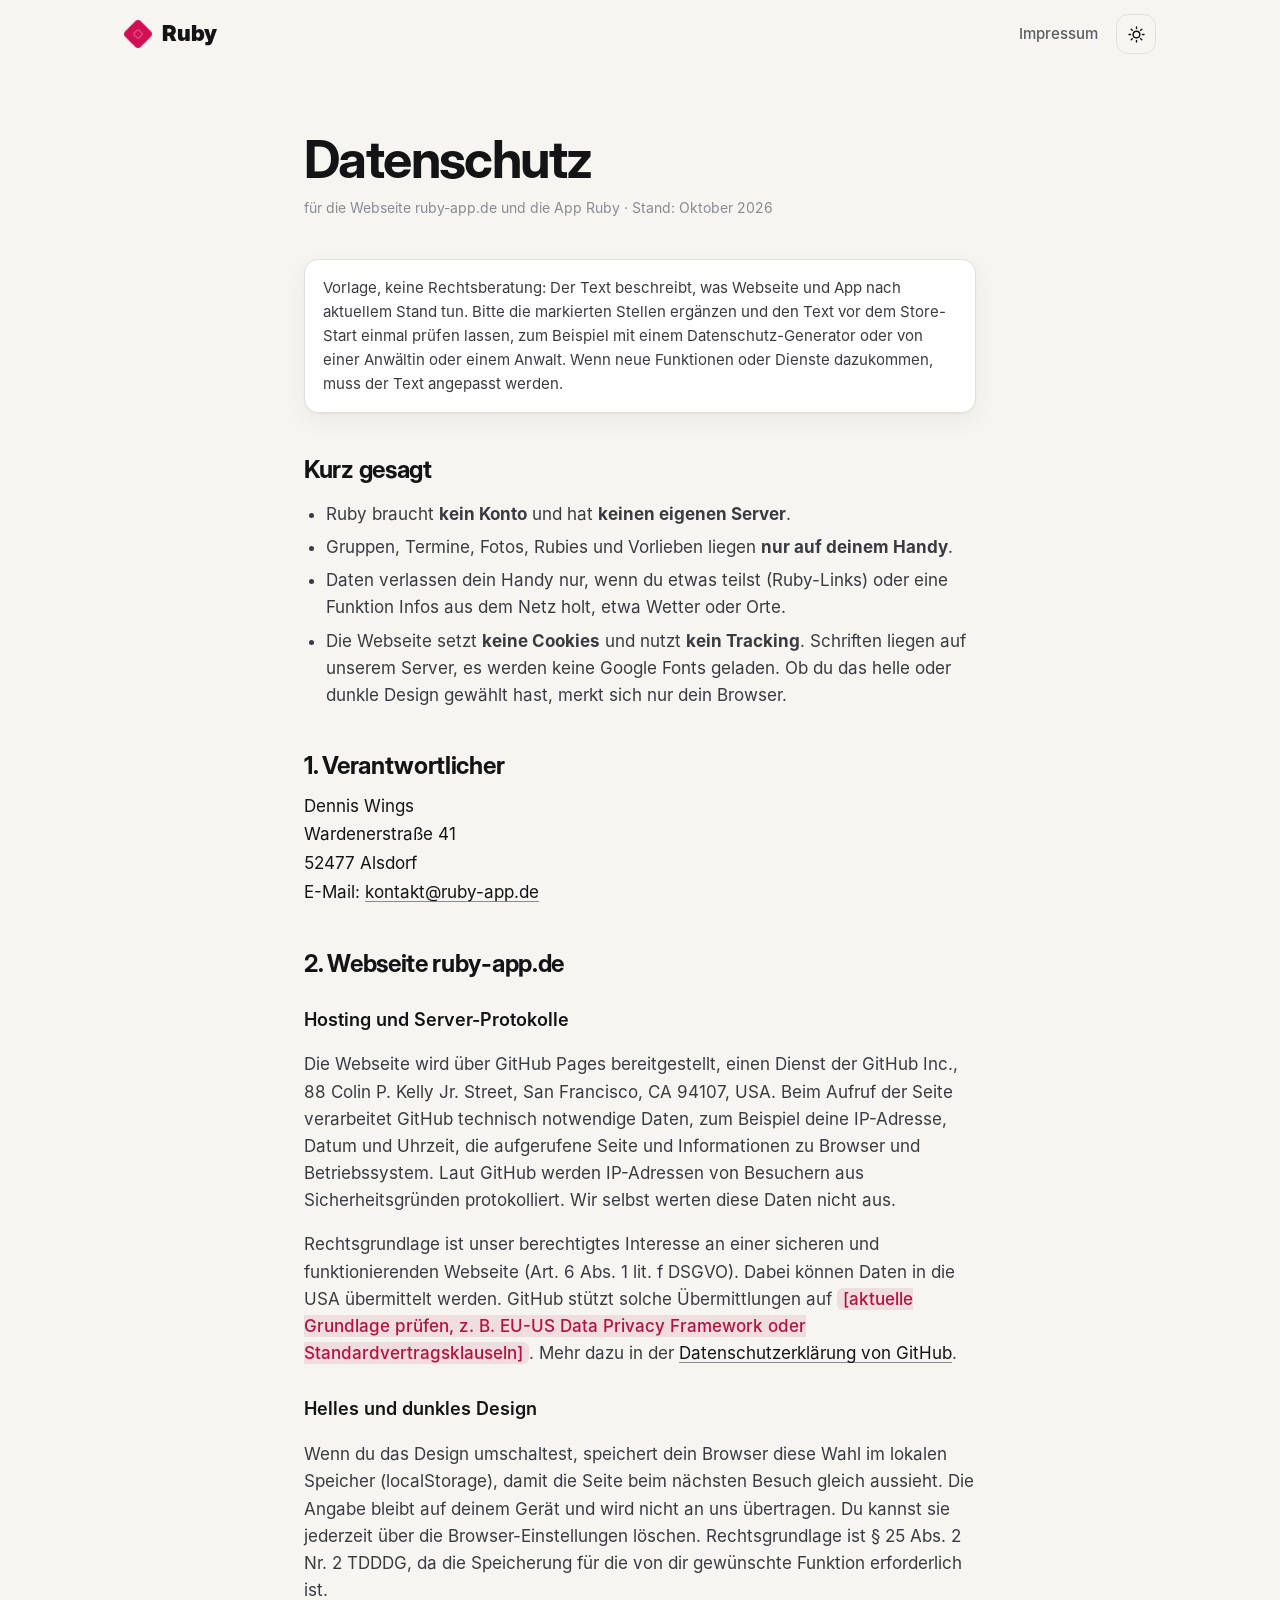
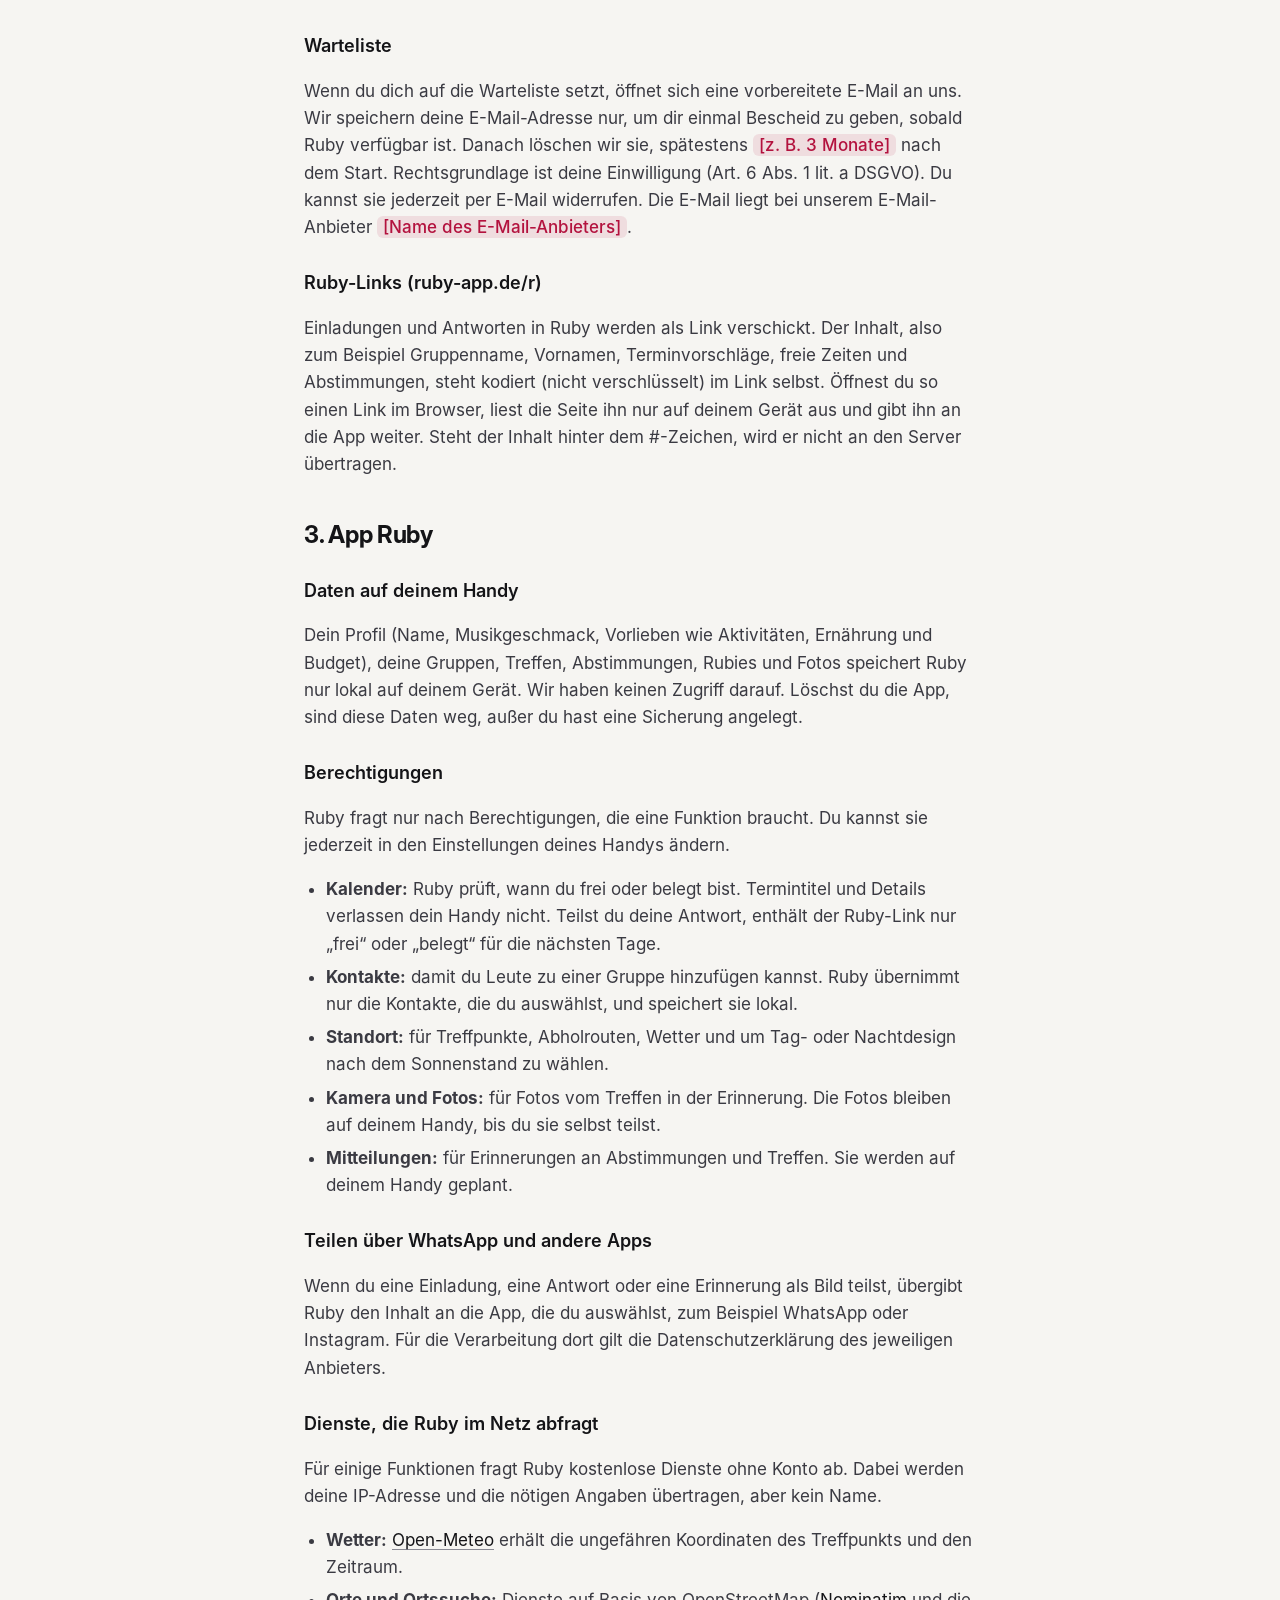
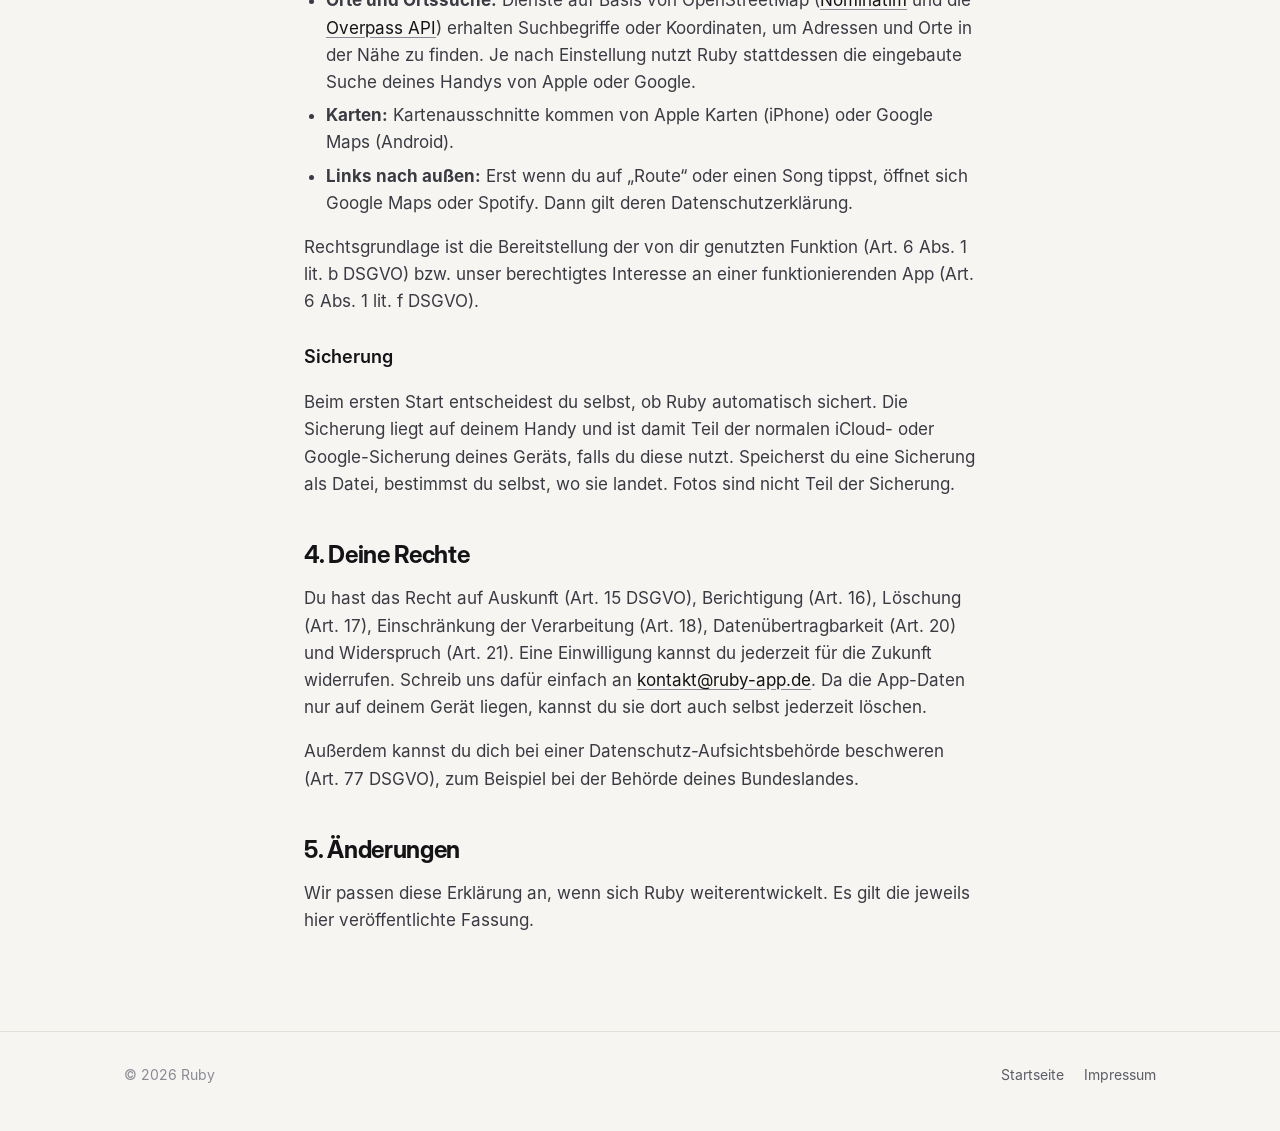
==== commit ff24617d: "Add files via upload" ====
--- a/datenschutz/index.html
+++ b/datenschutz/index.html
@@ -8,7 +8,7 @@
   <link rel="icon" type="image/png" href="/assets/favicon.png">
   <link rel="apple-touch-icon" href="/assets/apple-touch-icon.png">
   <script>(function(){var t=null;try{t=localStorage.getItem('ruby-theme')}catch(e){}if(t!=='light'&&t!=='dark'){t=window.matchMedia&&matchMedia('(prefers-color-scheme: light)').matches?'light':'dark'}document.documentElement.setAttribute('data-theme',t)})();</script>
-  <link rel="stylesheet" href="/assets/style.css">
+  <link rel="stylesheet" href="/assets/style.css?v=3">
 </head>
 <body>
   <header class="top">
@@ -35,10 +35,10 @@
 
     <h2>1. Verantwortlicher</h2>
     <address>
-      <span class="ph">Dennis Wings</span><br>
-      <span class="ph">Wardenerstraße 41</span><br>
-      <span class="ph">52477 Alsdorf</span><br>
-      E-Mail: <a data-email href="mailto:hallo@ruby-app.de">Kontakt@ruby-app.de</a>
+      Dennis Wings<br>
+      Wardenerstraße 41<br>
+      52477 Alsdorf<br>
+      E-Mail: <a data-email href="mailto:kontakt@ruby-app.de">kontakt@ruby-app.de</a>
     </address>
 
     <h2>2. Webseite ruby-app.de</h2>
@@ -89,7 +89,7 @@
     <p>Beim ersten Start entscheidest du selbst, ob Ruby automatisch sichert. Die Sicherung liegt auf deinem Handy und ist damit Teil der normalen iCloud- oder Google-Sicherung deines Geräts, falls du diese nutzt. Speicherst du eine Sicherung als Datei, bestimmst du selbst, wo sie landet. Fotos sind nicht Teil der Sicherung.</p>
 
     <h2>4. Deine Rechte</h2>
-    <p>Du hast das Recht auf Auskunft (Art. 15 DSGVO), Berichtigung (Art. 16), Löschung (Art. 17), Einschränkung der Verarbeitung (Art. 18), Datenübertragbarkeit (Art. 20) und Widerspruch (Art. 21). Eine Einwilligung kannst du jederzeit für die Zukunft widerrufen. Schreib uns dafür einfach an <a data-email href="mailto:hallo@ruby-app.de">hallo@ruby-app.de</a>. Da die App-Daten nur auf deinem Gerät liegen, kannst du sie dort auch selbst jederzeit löschen.</p>
+    <p>Du hast das Recht auf Auskunft (Art. 15 DSGVO), Berichtigung (Art. 16), Löschung (Art. 17), Einschränkung der Verarbeitung (Art. 18), Datenübertragbarkeit (Art. 20) und Widerspruch (Art. 21). Eine Einwilligung kannst du jederzeit für die Zukunft widerrufen. Schreib uns dafür einfach an <a data-email href="mailto:kontakt@ruby-app.de">kontakt@ruby-app.de</a>. Da die App-Daten nur auf deinem Gerät liegen, kannst du sie dort auch selbst jederzeit löschen.</p>
     <p>Außerdem kannst du dich bei einer Datenschutz-Aufsichtsbehörde beschweren (Art. 77 DSGVO), zum Beispiel bei der Behörde deines Bundeslandes.</p>
 
     <h2>5. Änderungen</h2>
@@ -105,7 +105,7 @@
       </nav>
     </div>
   </footer>
-  <script src="/assets/config.js"></script>
-  <script src="/assets/site.js"></script>
+  <script src="/assets/config.js?v=3"></script>
+  <script src="/assets/site.js?v=3"></script>
 </body>
 </html>
--- a/assets/style.css
+++ b/assets/style.css
@@ -141,6 +141,26 @@
 .feat { background: var(--surface); border: 1px solid var(--line); border-radius: var(--radius); padding: 26px; box-shadow: var(--shadow); }
 .feat svg { width: 26px; height: 26px; color: var(--ruby); margin-bottom: 16px; display: block; }
 
+/* Video */
+.video-sec { padding-top: 40px; }
+.video-grid { display: grid; grid-template-columns: 1fr auto; gap: 56px; align-items: center; }
+.video-lead { color: var(--sub); font-size: 18px; margin: 0 0 24px; max-width: 480px; }
+.video-points { list-style: none; padding: 0; margin: 0; display: grid; gap: 12px; }
+.video-points li { display: flex; align-items: center; gap: 12px; color: var(--text); font-weight: 500; }
+.video-points li::before { content: ''; width: 8px; height: 8px; border-radius: 2px; background: var(--ruby); transform: rotate(45deg); flex: none; }
+.video-frame { position: relative; width: 300px; aspect-ratio: 9 / 16; border-radius: 34px; overflow: hidden; background: #0B0B0D; border: 1px solid var(--line); box-shadow: 0 0 0 1px rgba(255, 255, 255, 0.04), 0 30px 80px rgba(0, 0, 0, 0.45); }
+:root[data-theme="light"] .video-frame { box-shadow: 0 24px 60px rgba(20, 20, 23, 0.16); }
+.video-frame video { width: 100%; height: 100%; object-fit: cover; display: block; cursor: pointer; }
+.vid-play { position: absolute; inset: 0; margin: auto; width: 72px; height: 72px; border-radius: 50%; border: 0; background: rgba(255, 255, 255, 0.14); backdrop-filter: blur(10px); -webkit-backdrop-filter: blur(10px); color: #fff; display: grid; place-items: center; cursor: pointer; transition: transform 0.15s, background 0.15s, opacity 0.25s; }
+.vid-play:hover { background: rgba(255, 255, 255, 0.22); transform: scale(1.05); }
+.vid-play svg { width: 28px; height: 28px; margin-left: 3px; }
+.video-frame.playing .vid-play { opacity: 0; pointer-events: none; }
+.vid-sound { position: absolute; right: 14px; bottom: 14px; width: 40px; height: 40px; border-radius: 12px; border: 0; background: rgba(11, 11, 13, 0.55); backdrop-filter: blur(10px); -webkit-backdrop-filter: blur(10px); color: #fff; display: grid; place-items: center; cursor: pointer; }
+.vid-sound svg { width: 20px; height: 20px; }
+.vid-sound .on { display: none; }
+.vid-sound.unmuted .on { display: block; }
+.vid-sound.unmuted .off { display: none; }
+
 /* Privatsphäre-Band */
 .band { border: 1px solid var(--line); border-radius: 28px; padding: 48px; display: grid; grid-template-columns: auto 1fr; gap: 32px; align-items: center; background: linear-gradient(180deg, var(--surface) 0%, var(--bg) 100%); }
 .band img { width: 72px; height: 72px; }
@@ -192,6 +212,8 @@
 
 /* Handy */
 @media (max-width: 880px) {
+  .video-grid { grid-template-columns: 1fr; gap: 32px; }
+  .video-frame { width: min(300px, 78vw); margin: 0 auto; }
   .hero { grid-template-columns: 1fr; padding-top: 44px; gap: 36px; text-align: left; }
   .hero-shot img { width: min(300px, 78%); }
   .steps, .feats { grid-template-columns: 1fr; }
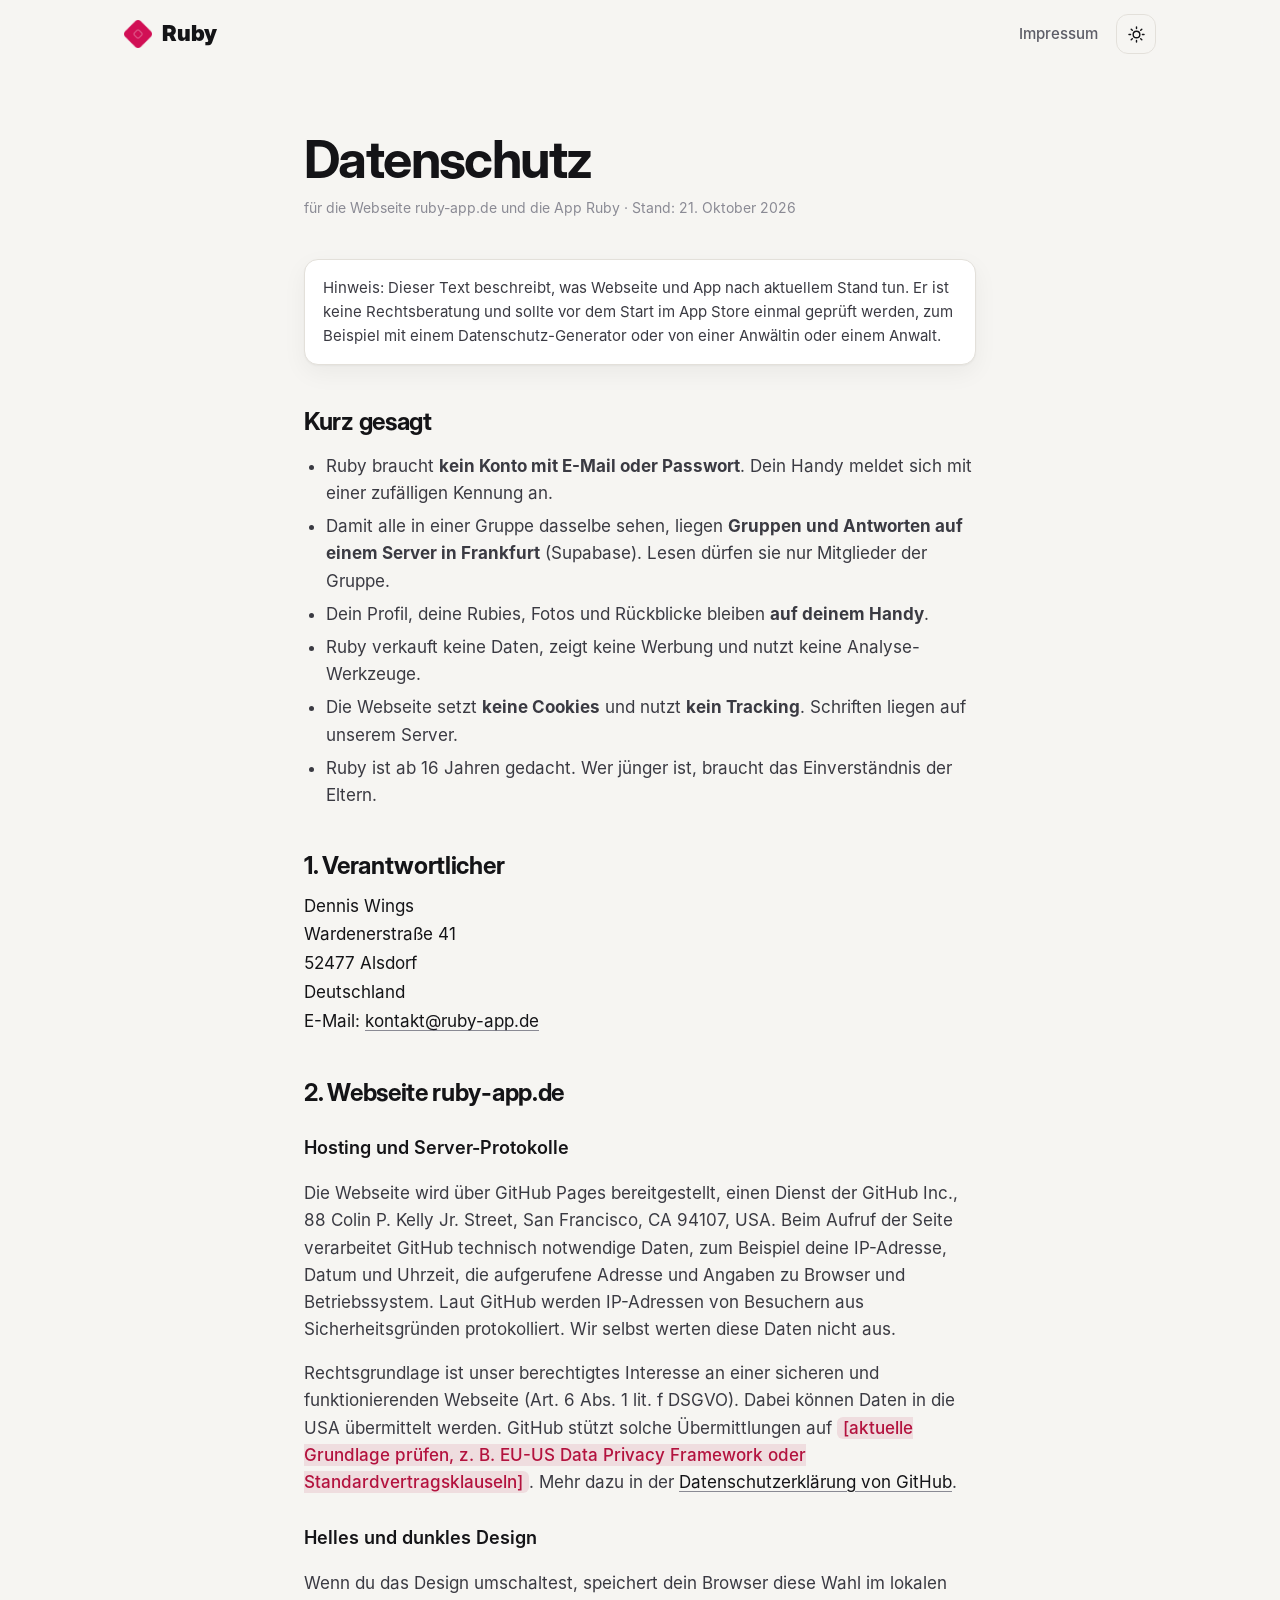
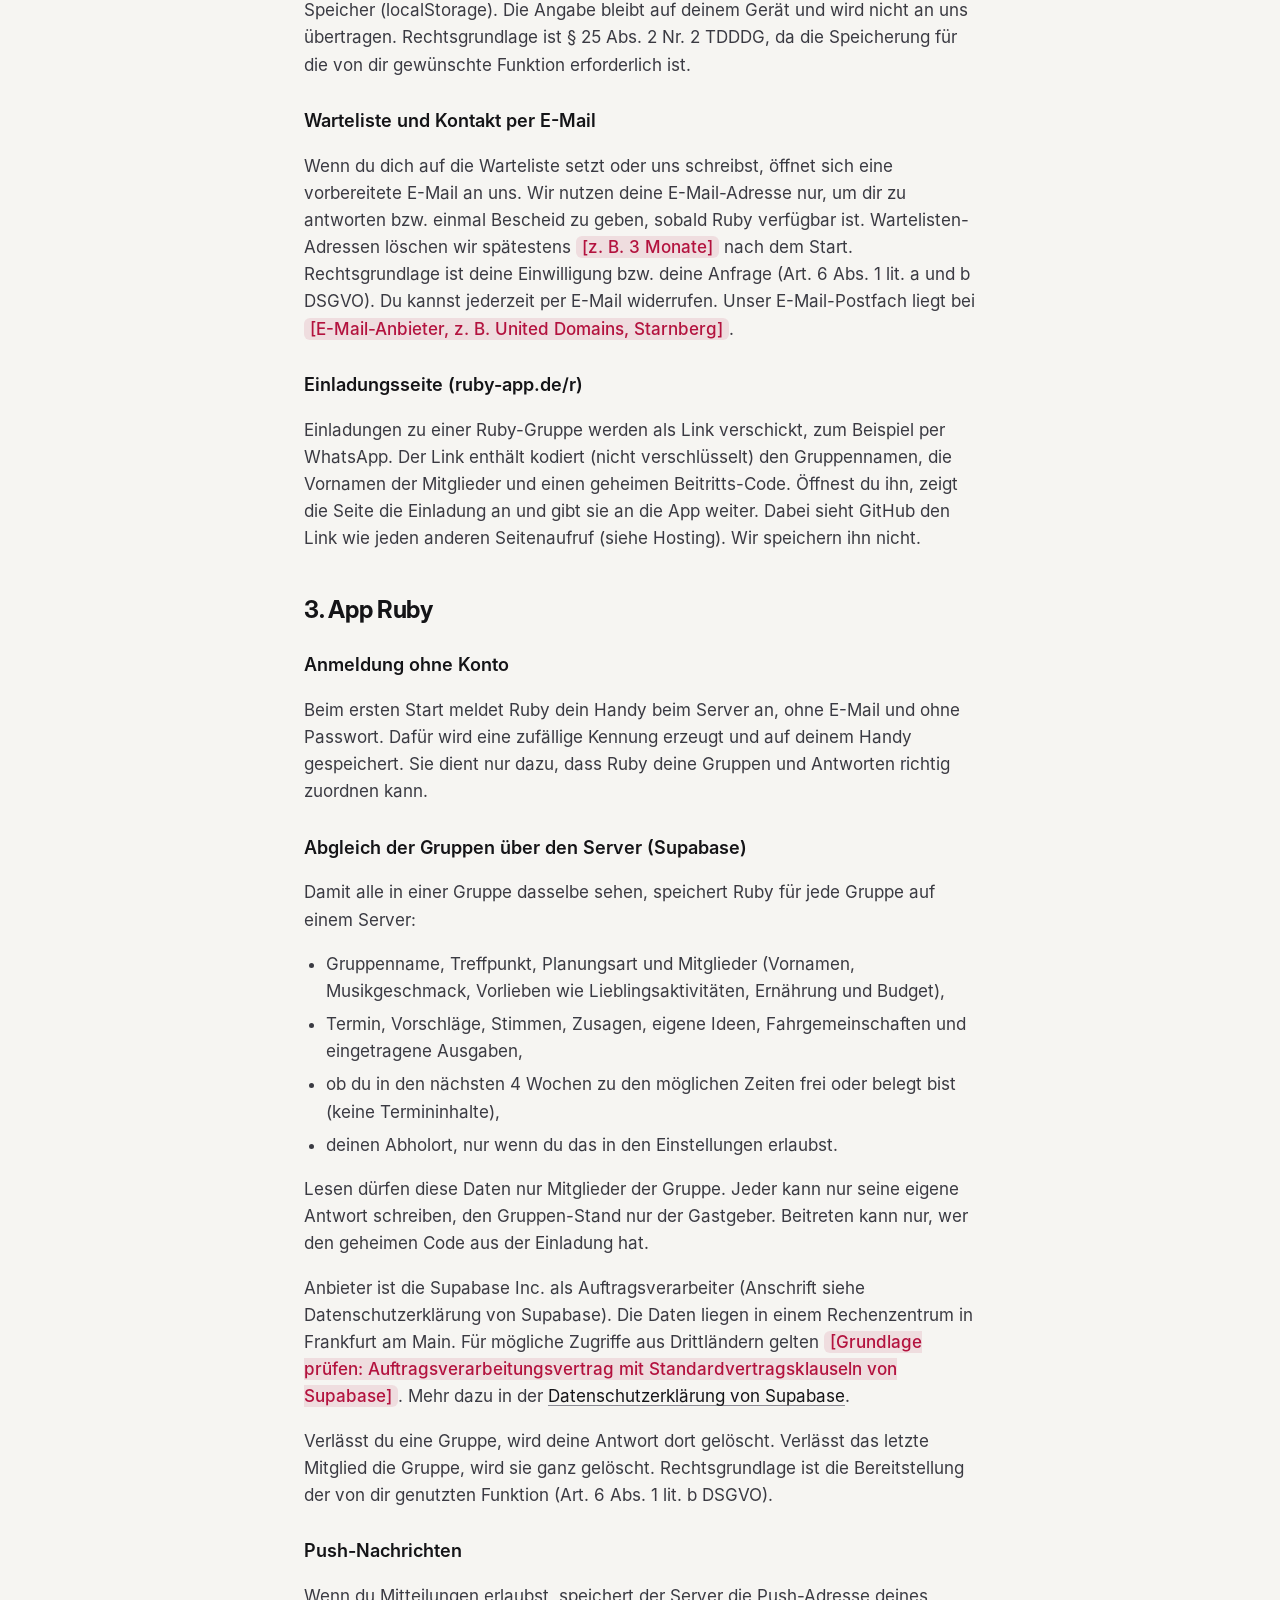
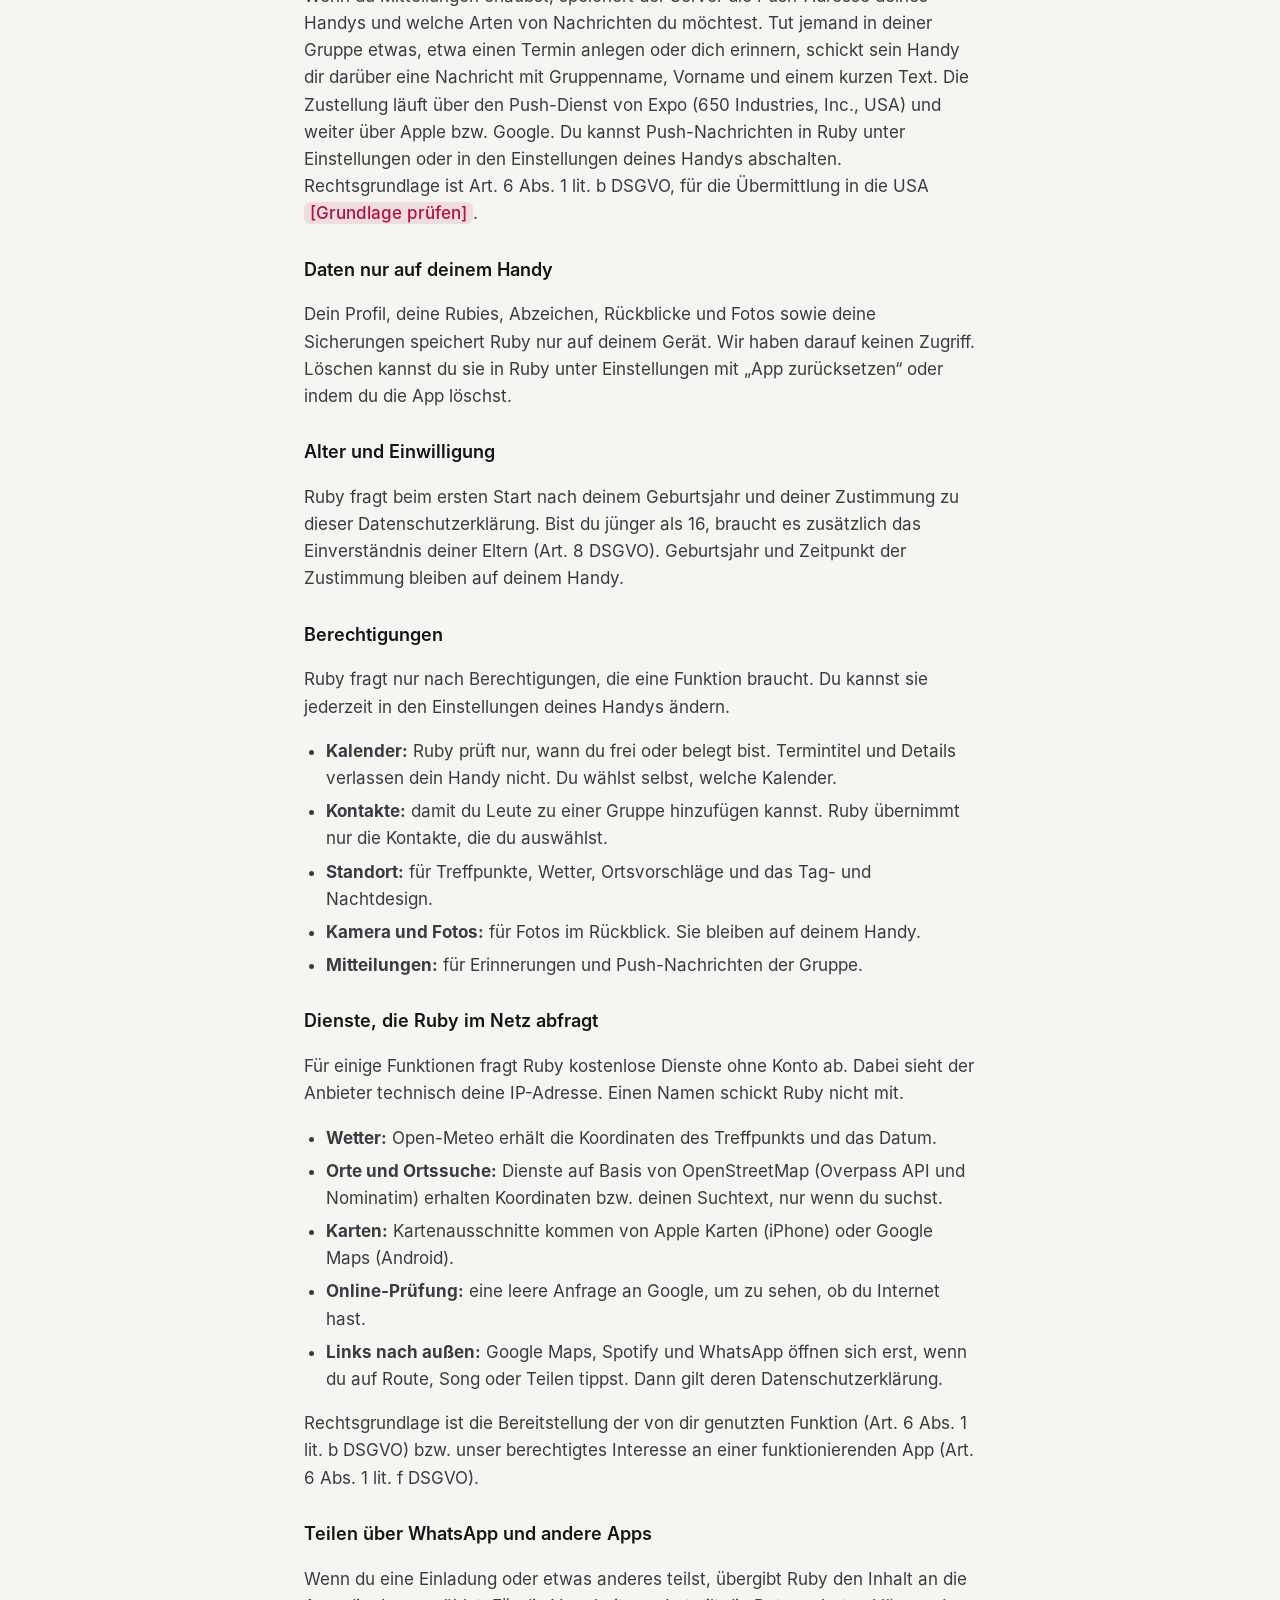
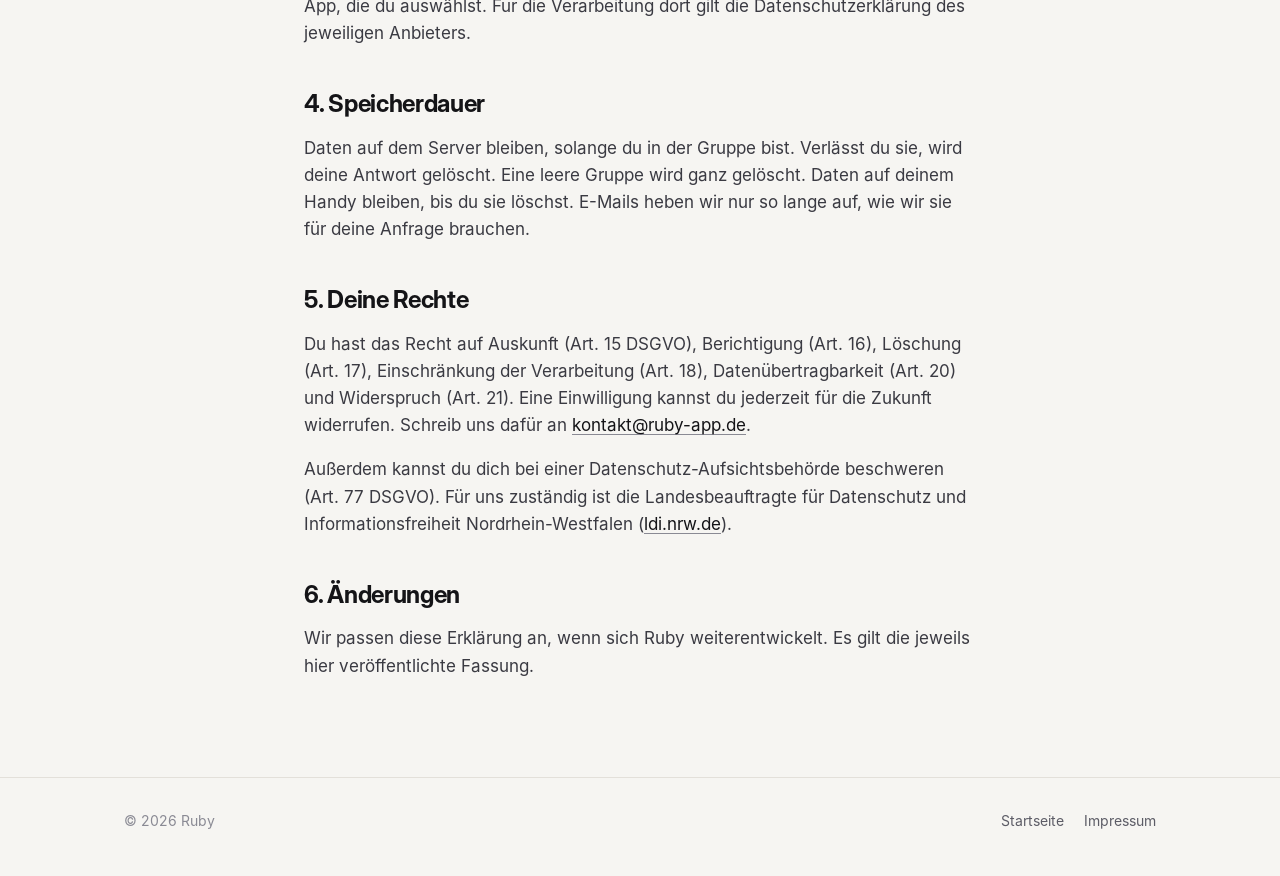
==== commit ce4da668: "Add files via upload" ====
--- a/datenschutz/index.html
+++ b/datenschutz/index.html
@@ -20,17 +20,19 @@
 
   <main class="doc">
     <h1>Datenschutz</h1>
-    <p class="meta">für die Webseite ruby-app.de und die App Ruby · Stand: Oktober 2026</p>
+    <p class="meta">für die Webseite ruby-app.de und die App Ruby · Stand: 21. Oktober 2026</p>
 
-    <!-- VOR DEM LIVEGANG: Platzhalter ersetzen, Text prüfen lassen und diesen Hinweis-Kasten löschen. -->
-    <p class="note">Vorlage, keine Rechtsberatung: Der Text beschreibt, was Webseite und App nach aktuellem Stand tun. Bitte die markierten Stellen ergänzen und den Text vor dem Store-Start einmal prüfen lassen, zum Beispiel mit einem Datenschutz-Generator oder von einer Anwältin oder einem Anwalt. Wenn neue Funktionen oder Dienste dazukommen, muss der Text angepasst werden.</p>
+    <!-- VOR DEM STORE-START: Text einmal rechtlich prüfen lassen und diesen Hinweis-Kasten danach löschen. -->
+    <p class="note">Hinweis: Dieser Text beschreibt, was Webseite und App nach aktuellem Stand tun. Er ist keine Rechtsberatung und sollte vor dem Start im App Store einmal geprüft werden, zum Beispiel mit einem Datenschutz-Generator oder von einer Anwältin oder einem Anwalt.</p>
 
     <h2>Kurz gesagt</h2>
     <ul>
-      <li>Ruby braucht <strong>kein Konto</strong> und hat <strong>keinen eigenen Server</strong>.</li>
-      <li>Gruppen, Termine, Fotos, Rubies und Vorlieben liegen <strong>nur auf deinem Handy</strong>.</li>
-      <li>Daten verlassen dein Handy nur, wenn du etwas teilst (Ruby-Links) oder eine Funktion Infos aus dem Netz holt, etwa Wetter oder Orte.</li>
-      <li>Die Webseite setzt <strong>keine Cookies</strong> und nutzt <strong>kein Tracking</strong>. Schriften liegen auf unserem Server, es werden keine Google Fonts geladen. Ob du das helle oder dunkle Design gewählt hast, merkt sich nur dein Browser.</li>
+      <li>Ruby braucht <strong>kein Konto mit E-Mail oder Passwort</strong>. Dein Handy meldet sich mit einer zufälligen Kennung an.</li>
+      <li>Damit alle in einer Gruppe dasselbe sehen, liegen <strong>Gruppen und Antworten auf einem Server in Frankfurt</strong> (Supabase). Lesen dürfen sie nur Mitglieder der Gruppe.</li>
+      <li>Dein Profil, deine Rubies, Fotos und Rückblicke bleiben <strong>auf deinem Handy</strong>.</li>
+      <li>Ruby verkauft keine Daten, zeigt keine Werbung und nutzt keine Analyse-Werkzeuge.</li>
+      <li>Die Webseite setzt <strong>keine Cookies</strong> und nutzt <strong>kein Tracking</strong>. Schriften liegen auf unserem Server.</li>
+      <li>Ruby ist ab 16 Jahren gedacht. Wer jünger ist, braucht das Einverständnis der Eltern.</li>
     </ul>
 
     <h2>1. Verantwortlicher</h2>
@@ -38,61 +40,83 @@
       Dennis Wings<br>
       Wardenerstraße 41<br>
       52477 Alsdorf<br>
+      Deutschland<br>
       E-Mail: <a data-email href="mailto:kontakt@ruby-app.de">kontakt@ruby-app.de</a>
     </address>
 
     <h2>2. Webseite ruby-app.de</h2>
 
     <h3>Hosting und Server-Protokolle</h3>
-    <p>Die Webseite wird über GitHub Pages bereitgestellt, einen Dienst der GitHub Inc., 88 Colin P. Kelly Jr. Street, San Francisco, CA 94107, USA. Beim Aufruf der Seite verarbeitet GitHub technisch notwendige Daten, zum Beispiel deine IP-Adresse, Datum und Uhrzeit, die aufgerufene Seite und Informationen zu Browser und Betriebssystem. Laut GitHub werden IP-Adressen von Besuchern aus Sicherheitsgründen protokolliert. Wir selbst werten diese Daten nicht aus.</p>
+    <p>Die Webseite wird über GitHub Pages bereitgestellt, einen Dienst der GitHub Inc., 88 Colin P. Kelly Jr. Street, San Francisco, CA 94107, USA. Beim Aufruf der Seite verarbeitet GitHub technisch notwendige Daten, zum Beispiel deine IP-Adresse, Datum und Uhrzeit, die aufgerufene Adresse und Angaben zu Browser und Betriebssystem. Laut GitHub werden IP-Adressen von Besuchern aus Sicherheitsgründen protokolliert. Wir selbst werten diese Daten nicht aus.</p>
     <p>Rechtsgrundlage ist unser berechtigtes Interesse an einer sicheren und funktionierenden Webseite (Art. 6 Abs. 1 lit. f DSGVO). Dabei können Daten in die USA übermittelt werden. GitHub stützt solche Übermittlungen auf <span class="ph">[aktuelle Grundlage prüfen, z. B. EU-US Data Privacy Framework oder Standardvertragsklauseln]</span>. Mehr dazu in der <a href="https://docs.github.com/de/site-policy/privacy-policies/github-general-privacy-statement" rel="noopener">Datenschutzerklärung von GitHub</a>.</p>
 
     <h3>Helles und dunkles Design</h3>
-    <p>Wenn du das Design umschaltest, speichert dein Browser diese Wahl im lokalen Speicher (localStorage), damit die Seite beim nächsten Besuch gleich aussieht. Die Angabe bleibt auf deinem Gerät und wird nicht an uns übertragen. Du kannst sie jederzeit über die Browser-Einstellungen löschen. Rechtsgrundlage ist § 25 Abs. 2 Nr. 2 TDDDG, da die Speicherung für die von dir gewünschte Funktion erforderlich ist.</p>
+    <p>Wenn du das Design umschaltest, speichert dein Browser diese Wahl im lokalen Speicher (localStorage). Die Angabe bleibt auf deinem Gerät und wird nicht an uns übertragen. Rechtsgrundlage ist § 25 Abs. 2 Nr. 2 TDDDG, da die Speicherung für die von dir gewünschte Funktion erforderlich ist.</p>
 
-    <h3>Warteliste</h3>
-    <p>Wenn du dich auf die Warteliste setzt, öffnet sich eine vorbereitete E-Mail an uns. Wir speichern deine E-Mail-Adresse nur, um dir einmal Bescheid zu geben, sobald Ruby verfügbar ist. Danach löschen wir sie, spätestens <span class="ph">[z. B. 3 Monate]</span> nach dem Start. Rechtsgrundlage ist deine Einwilligung (Art. 6 Abs. 1 lit. a DSGVO). Du kannst sie jederzeit per E-Mail widerrufen. Die E-Mail liegt bei unserem E-Mail-Anbieter <span class="ph">[Name des E-Mail-Anbieters]</span>.</p>
-    <!-- Falls du für die Warteliste einen Formular-Dienst (z. B. Formspree) einträgst: diesen Dienst hier mit Name, Sitz und Link zur Datenschutzerklärung ergänzen. -->
+    <h3>Warteliste und Kontakt per E-Mail</h3>
+    <p>Wenn du dich auf die Warteliste setzt oder uns schreibst, öffnet sich eine vorbereitete E-Mail an uns. Wir nutzen deine E-Mail-Adresse nur, um dir zu antworten bzw. einmal Bescheid zu geben, sobald Ruby verfügbar ist. Wartelisten-Adressen löschen wir spätestens <span class="ph">[z. B. 3 Monate]</span> nach dem Start. Rechtsgrundlage ist deine Einwilligung bzw. deine Anfrage (Art. 6 Abs. 1 lit. a und b DSGVO). Du kannst jederzeit per E-Mail widerrufen. Unser E-Mail-Postfach liegt bei <span class="ph">[E-Mail-Anbieter, z. B. United Domains, Starnberg]</span>.</p>
 
-    <h3>Ruby-Links (ruby-app.de/r)</h3>
-    <p>Einladungen und Antworten in Ruby werden als Link verschickt. Der Inhalt, also zum Beispiel Gruppenname, Vornamen, Terminvorschläge, freie Zeiten und Abstimmungen, steht kodiert (nicht verschlüsselt) im Link selbst. Öffnest du so einen Link im Browser, liest die Seite ihn nur auf deinem Gerät aus und gibt ihn an die App weiter. Steht der Inhalt hinter dem #-Zeichen, wird er nicht an den Server übertragen.</p>
+    <h3>Einladungsseite (ruby-app.de/r)</h3>
+    <p>Einladungen zu einer Ruby-Gruppe werden als Link verschickt, zum Beispiel per WhatsApp. Der Link enthält kodiert (nicht verschlüsselt) den Gruppennamen, die Vornamen der Mitglieder und einen geheimen Beitritts-Code. Öffnest du ihn, zeigt die Seite die Einladung an und gibt sie an die App weiter. Dabei sieht GitHub den Link wie jeden anderen Seitenaufruf (siehe Hosting). Wir speichern ihn nicht.</p>
 
     <h2>3. App Ruby</h2>
 
-    <h3>Daten auf deinem Handy</h3>
-    <p>Dein Profil (Name, Musikgeschmack, Vorlieben wie Aktivitäten, Ernährung und Budget), deine Gruppen, Treffen, Abstimmungen, Rubies und Fotos speichert Ruby nur lokal auf deinem Gerät. Wir haben keinen Zugriff darauf. Löschst du die App, sind diese Daten weg, außer du hast eine Sicherung angelegt.</p>
+    <h3>Anmeldung ohne Konto</h3>
+    <p>Beim ersten Start meldet Ruby dein Handy beim Server an, ohne E-Mail und ohne Passwort. Dafür wird eine zufällige Kennung erzeugt und auf deinem Handy gespeichert. Sie dient nur dazu, dass Ruby deine Gruppen und Antworten richtig zuordnen kann.</p>
+
+    <h3>Abgleich der Gruppen über den Server (Supabase)</h3>
+    <p>Damit alle in einer Gruppe dasselbe sehen, speichert Ruby für jede Gruppe auf einem Server:</p>
+    <ul>
+      <li>Gruppenname, Treffpunkt, Planungsart und Mitglieder (Vornamen, Musikgeschmack, Vorlieben wie Lieblingsaktivitäten, Ernährung und Budget),</li>
+      <li>Termin, Vorschläge, Stimmen, Zusagen, eigene Ideen, Fahrgemeinschaften und eingetragene Ausgaben,</li>
+      <li>ob du in den nächsten 4 Wochen zu den möglichen Zeiten frei oder belegt bist (keine Termininhalte),</li>
+      <li>deinen Abholort, nur wenn du das in den Einstellungen erlaubst.</li>
+    </ul>
+    <p>Lesen dürfen diese Daten nur Mitglieder der Gruppe. Jeder kann nur seine eigene Antwort schreiben, den Gruppen-Stand nur der Gastgeber. Beitreten kann nur, wer den geheimen Code aus der Einladung hat.</p>
+    <p>Anbieter ist die Supabase Inc. als Auftragsverarbeiter (Anschrift siehe Datenschutzerklärung von Supabase). Die Daten liegen in einem Rechenzentrum in Frankfurt am Main. Für mögliche Zugriffe aus Drittländern gelten <span class="ph">[Grundlage prüfen: Auftragsverarbeitungsvertrag mit Standardvertragsklauseln von Supabase]</span>. Mehr dazu in der <a href="https://supabase.com/privacy" rel="noopener">Datenschutzerklärung von Supabase</a>.</p>
+    <p>Verlässt du eine Gruppe, wird deine Antwort dort gelöscht. Verlässt das letzte Mitglied die Gruppe, wird sie ganz gelöscht. Rechtsgrundlage ist die Bereitstellung der von dir genutzten Funktion (Art. 6 Abs. 1 lit. b DSGVO).</p>
+
+    <h3>Push-Nachrichten</h3>
+    <p>Wenn du Mitteilungen erlaubst, speichert der Server die Push-Adresse deines Handys und welche Arten von Nachrichten du möchtest. Tut jemand in deiner Gruppe etwas, etwa einen Termin anlegen oder dich erinnern, schickt sein Handy dir darüber eine Nachricht mit Gruppenname, Vorname und einem kurzen Text. Die Zustellung läuft über den Push-Dienst von Expo (650 Industries, Inc., USA) und weiter über Apple bzw. Google. Du kannst Push-Nachrichten in Ruby unter Einstellungen oder in den Einstellungen deines Handys abschalten. Rechtsgrundlage ist Art. 6 Abs. 1 lit. b DSGVO, für die Übermittlung in die USA <span class="ph">[Grundlage prüfen]</span>.</p>
+
+    <h3>Daten nur auf deinem Handy</h3>
+    <p>Dein Profil, deine Rubies, Abzeichen, Rückblicke und Fotos sowie deine Sicherungen speichert Ruby nur auf deinem Gerät. Wir haben darauf keinen Zugriff. Löschen kannst du sie in Ruby unter Einstellungen mit „App zurücksetzen“ oder indem du die App löschst.</p>
+
+    <h3>Alter und Einwilligung</h3>
+    <p>Ruby fragt beim ersten Start nach deinem Geburtsjahr und deiner Zustimmung zu dieser Datenschutzerklärung. Bist du jünger als 16, braucht es zusätzlich das Einverständnis deiner Eltern (Art. 8 DSGVO). Geburtsjahr und Zeitpunkt der Zustimmung bleiben auf deinem Handy.</p>
 
     <h3>Berechtigungen</h3>
     <p>Ruby fragt nur nach Berechtigungen, die eine Funktion braucht. Du kannst sie jederzeit in den Einstellungen deines Handys ändern.</p>
     <ul>
-      <li><strong>Kalender:</strong> Ruby prüft, wann du frei oder belegt bist. Termintitel und Details verlassen dein Handy nicht. Teilst du deine Antwort, enthält der Ruby-Link nur „frei“ oder „belegt“ für die nächsten Tage.</li>
-      <li><strong>Kontakte:</strong> damit du Leute zu einer Gruppe hinzufügen kannst. Ruby übernimmt nur die Kontakte, die du auswählst, und speichert sie lokal.</li>
-      <li><strong>Standort:</strong> für Treffpunkte, Abholrouten, Wetter und um Tag- oder Nachtdesign nach dem Sonnenstand zu wählen.</li>
-      <li><strong>Kamera und Fotos:</strong> für Fotos vom Treffen in der Erinnerung. Die Fotos bleiben auf deinem Handy, bis du sie selbst teilst.</li>
-      <li><strong>Mitteilungen:</strong> für Erinnerungen an Abstimmungen und Treffen. Sie werden auf deinem Handy geplant.</li>
+      <li><strong>Kalender:</strong> Ruby prüft nur, wann du frei oder belegt bist. Termintitel und Details verlassen dein Handy nicht. Du wählst selbst, welche Kalender.</li>
+      <li><strong>Kontakte:</strong> damit du Leute zu einer Gruppe hinzufügen kannst. Ruby übernimmt nur die Kontakte, die du auswählst.</li>
+      <li><strong>Standort:</strong> für Treffpunkte, Wetter, Ortsvorschläge und das Tag- und Nachtdesign.</li>
+      <li><strong>Kamera und Fotos:</strong> für Fotos im Rückblick. Sie bleiben auf deinem Handy.</li>
+      <li><strong>Mitteilungen:</strong> für Erinnerungen und Push-Nachrichten der Gruppe.</li>
     </ul>
 
-    <h3>Teilen über WhatsApp und andere Apps</h3>
-    <p>Wenn du eine Einladung, eine Antwort oder eine Erinnerung als Bild teilst, übergibt Ruby den Inhalt an die App, die du auswählst, zum Beispiel WhatsApp oder Instagram. Für die Verarbeitung dort gilt die Datenschutzerklärung des jeweiligen Anbieters.</p>
-
     <h3>Dienste, die Ruby im Netz abfragt</h3>
-    <p>Für einige Funktionen fragt Ruby kostenlose Dienste ohne Konto ab. Dabei werden deine IP-Adresse und die nötigen Angaben übertragen, aber kein Name.</p>
+    <p>Für einige Funktionen fragt Ruby kostenlose Dienste ohne Konto ab. Dabei sieht der Anbieter technisch deine IP-Adresse. Einen Namen schickt Ruby nicht mit.</p>
     <ul>
-      <li><strong>Wetter:</strong> <a href="https://open-meteo.com/" rel="noopener">Open-Meteo</a> erhält die ungefähren Koordinaten des Treffpunkts und den Zeitraum.</li>
-      <li><strong>Orte und Ortssuche:</strong> Dienste auf Basis von OpenStreetMap (<a href="https://nominatim.org/" rel="noopener">Nominatim</a> und die <a href="https://overpass-api.de/" rel="noopener">Overpass API</a>) erhalten Suchbegriffe oder Koordinaten, um Adressen und Orte in der Nähe zu finden. Je nach Einstellung nutzt Ruby stattdessen die eingebaute Suche deines Handys von Apple oder Google.</li>
+      <li><strong>Wetter:</strong> Open-Meteo erhält die Koordinaten des Treffpunkts und das Datum.</li>
+      <li><strong>Orte und Ortssuche:</strong> Dienste auf Basis von OpenStreetMap (Overpass API und Nominatim) erhalten Koordinaten bzw. deinen Suchtext, nur wenn du suchst.</li>
       <li><strong>Karten:</strong> Kartenausschnitte kommen von Apple Karten (iPhone) oder Google Maps (Android).</li>
-      <li><strong>Links nach außen:</strong> Erst wenn du auf „Route“ oder einen Song tippst, öffnet sich Google Maps oder Spotify. Dann gilt deren Datenschutzerklärung.</li>
+      <li><strong>Online-Prüfung:</strong> eine leere Anfrage an Google, um zu sehen, ob du Internet hast.</li>
+      <li><strong>Links nach außen:</strong> Google Maps, Spotify und WhatsApp öffnen sich erst, wenn du auf Route, Song oder Teilen tippst. Dann gilt deren Datenschutzerklärung.</li>
     </ul>
     <p>Rechtsgrundlage ist die Bereitstellung der von dir genutzten Funktion (Art. 6 Abs. 1 lit. b DSGVO) bzw. unser berechtigtes Interesse an einer funktionierenden App (Art. 6 Abs. 1 lit. f DSGVO).</p>
 
-    <h3>Sicherung</h3>
-    <p>Beim ersten Start entscheidest du selbst, ob Ruby automatisch sichert. Die Sicherung liegt auf deinem Handy und ist damit Teil der normalen iCloud- oder Google-Sicherung deines Geräts, falls du diese nutzt. Speicherst du eine Sicherung als Datei, bestimmst du selbst, wo sie landet. Fotos sind nicht Teil der Sicherung.</p>
+    <h3>Teilen über WhatsApp und andere Apps</h3>
+    <p>Wenn du eine Einladung oder etwas anderes teilst, übergibt Ruby den Inhalt an die App, die du auswählst. Für die Verarbeitung dort gilt die Datenschutzerklärung des jeweiligen Anbieters.</p>
 
-    <h2>4. Deine Rechte</h2>
-    <p>Du hast das Recht auf Auskunft (Art. 15 DSGVO), Berichtigung (Art. 16), Löschung (Art. 17), Einschränkung der Verarbeitung (Art. 18), Datenübertragbarkeit (Art. 20) und Widerspruch (Art. 21). Eine Einwilligung kannst du jederzeit für die Zukunft widerrufen. Schreib uns dafür einfach an <a data-email href="mailto:kontakt@ruby-app.de">kontakt@ruby-app.de</a>. Da die App-Daten nur auf deinem Gerät liegen, kannst du sie dort auch selbst jederzeit löschen.</p>
-    <p>Außerdem kannst du dich bei einer Datenschutz-Aufsichtsbehörde beschweren (Art. 77 DSGVO), zum Beispiel bei der Behörde deines Bundeslandes.</p>
+    <h2>4. Speicherdauer</h2>
+    <p>Daten auf dem Server bleiben, solange du in der Gruppe bist. Verlässt du sie, wird deine Antwort gelöscht. Eine leere Gruppe wird ganz gelöscht. Daten auf deinem Handy bleiben, bis du sie löschst. E-Mails heben wir nur so lange auf, wie wir sie für deine Anfrage brauchen.</p>
 
-    <h2>5. Änderungen</h2>
+    <h2>5. Deine Rechte</h2>
+    <p>Du hast das Recht auf Auskunft (Art. 15 DSGVO), Berichtigung (Art. 16), Löschung (Art. 17), Einschränkung der Verarbeitung (Art. 18), Datenübertragbarkeit (Art. 20) und Widerspruch (Art. 21). Eine Einwilligung kannst du jederzeit für die Zukunft widerrufen. Schreib uns dafür an <a data-email href="mailto:kontakt@ruby-app.de">kontakt@ruby-app.de</a>.</p>
+    <p>Außerdem kannst du dich bei einer Datenschutz-Aufsichtsbehörde beschweren (Art. 77 DSGVO). Für uns zuständig ist die Landesbeauftragte für Datenschutz und Informationsfreiheit Nordrhein-Westfalen (<a href="https://www.ldi.nrw.de" rel="noopener">ldi.nrw.de</a>).</p>
+
+    <h2>6. Änderungen</h2>
     <p>Wir passen diese Erklärung an, wenn sich Ruby weiterentwickelt. Es gilt die jeweils hier veröffentlichte Fassung.</p>
   </main>
 
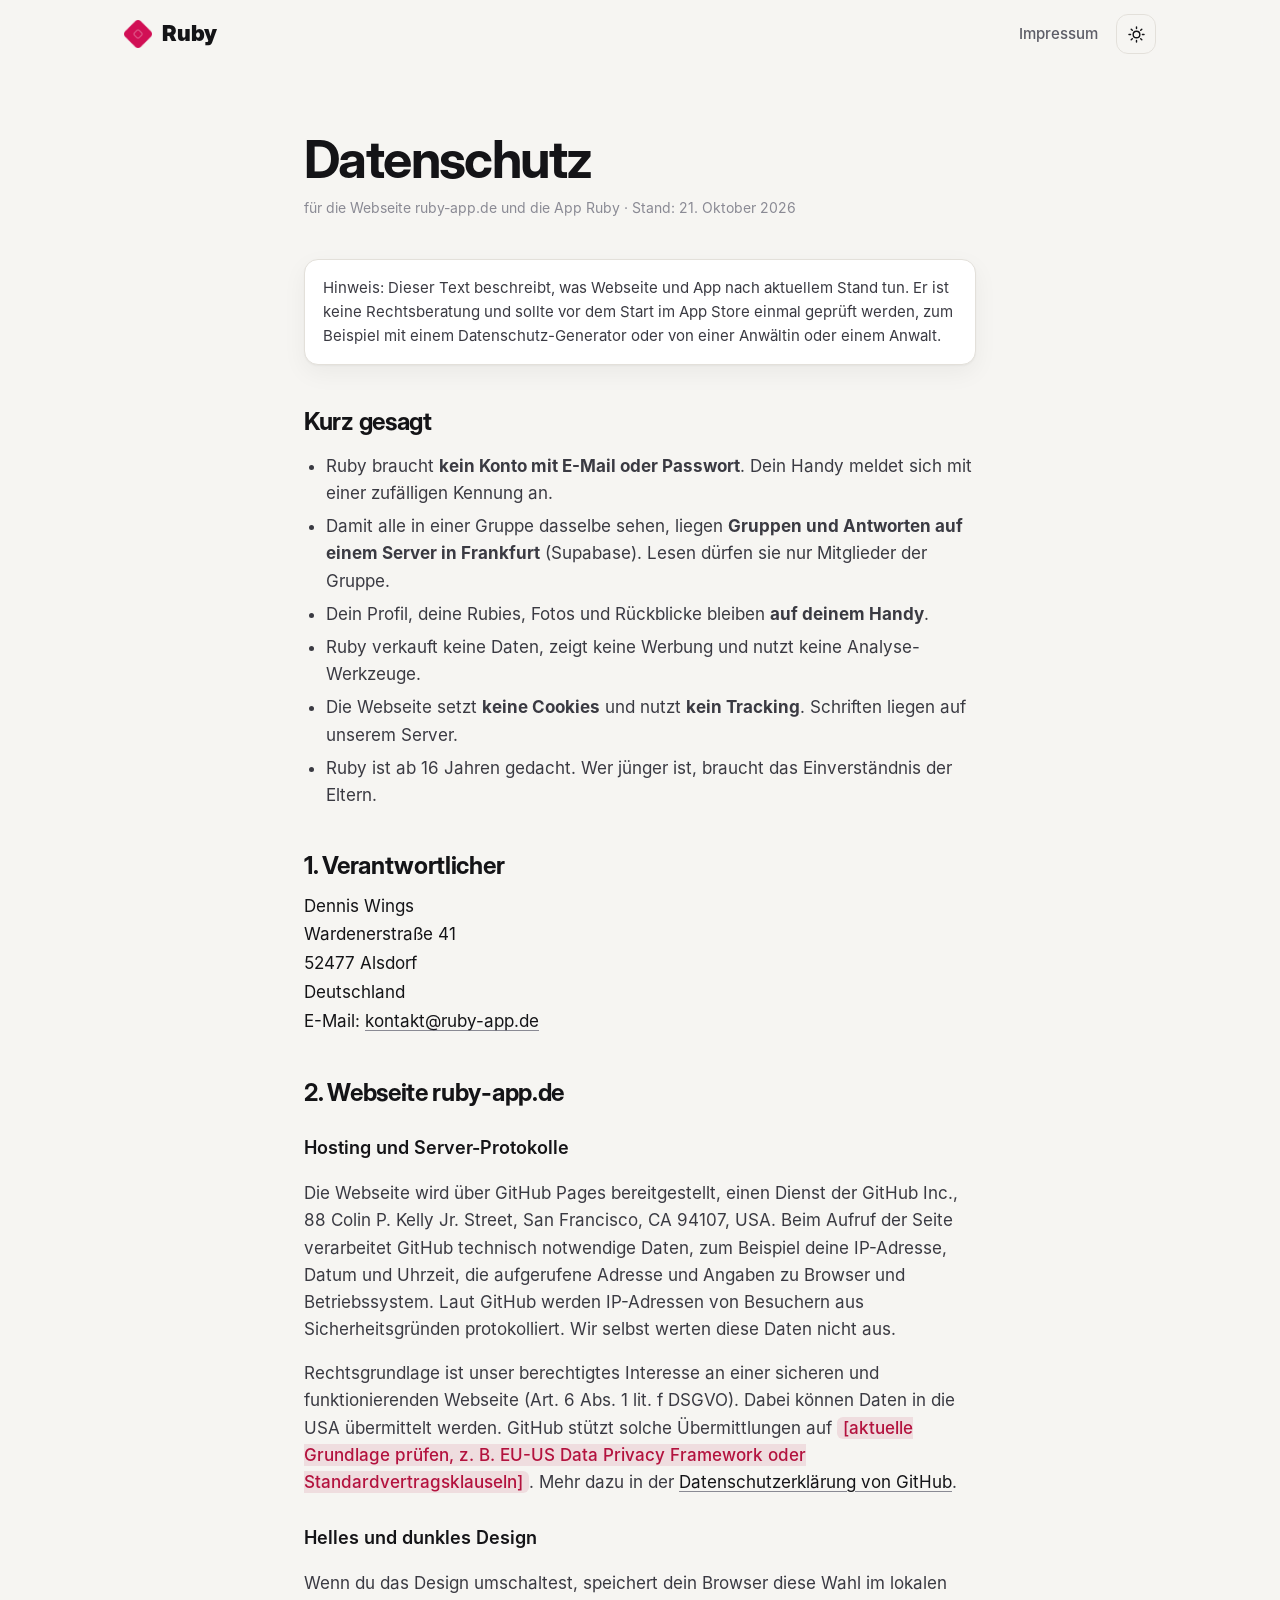
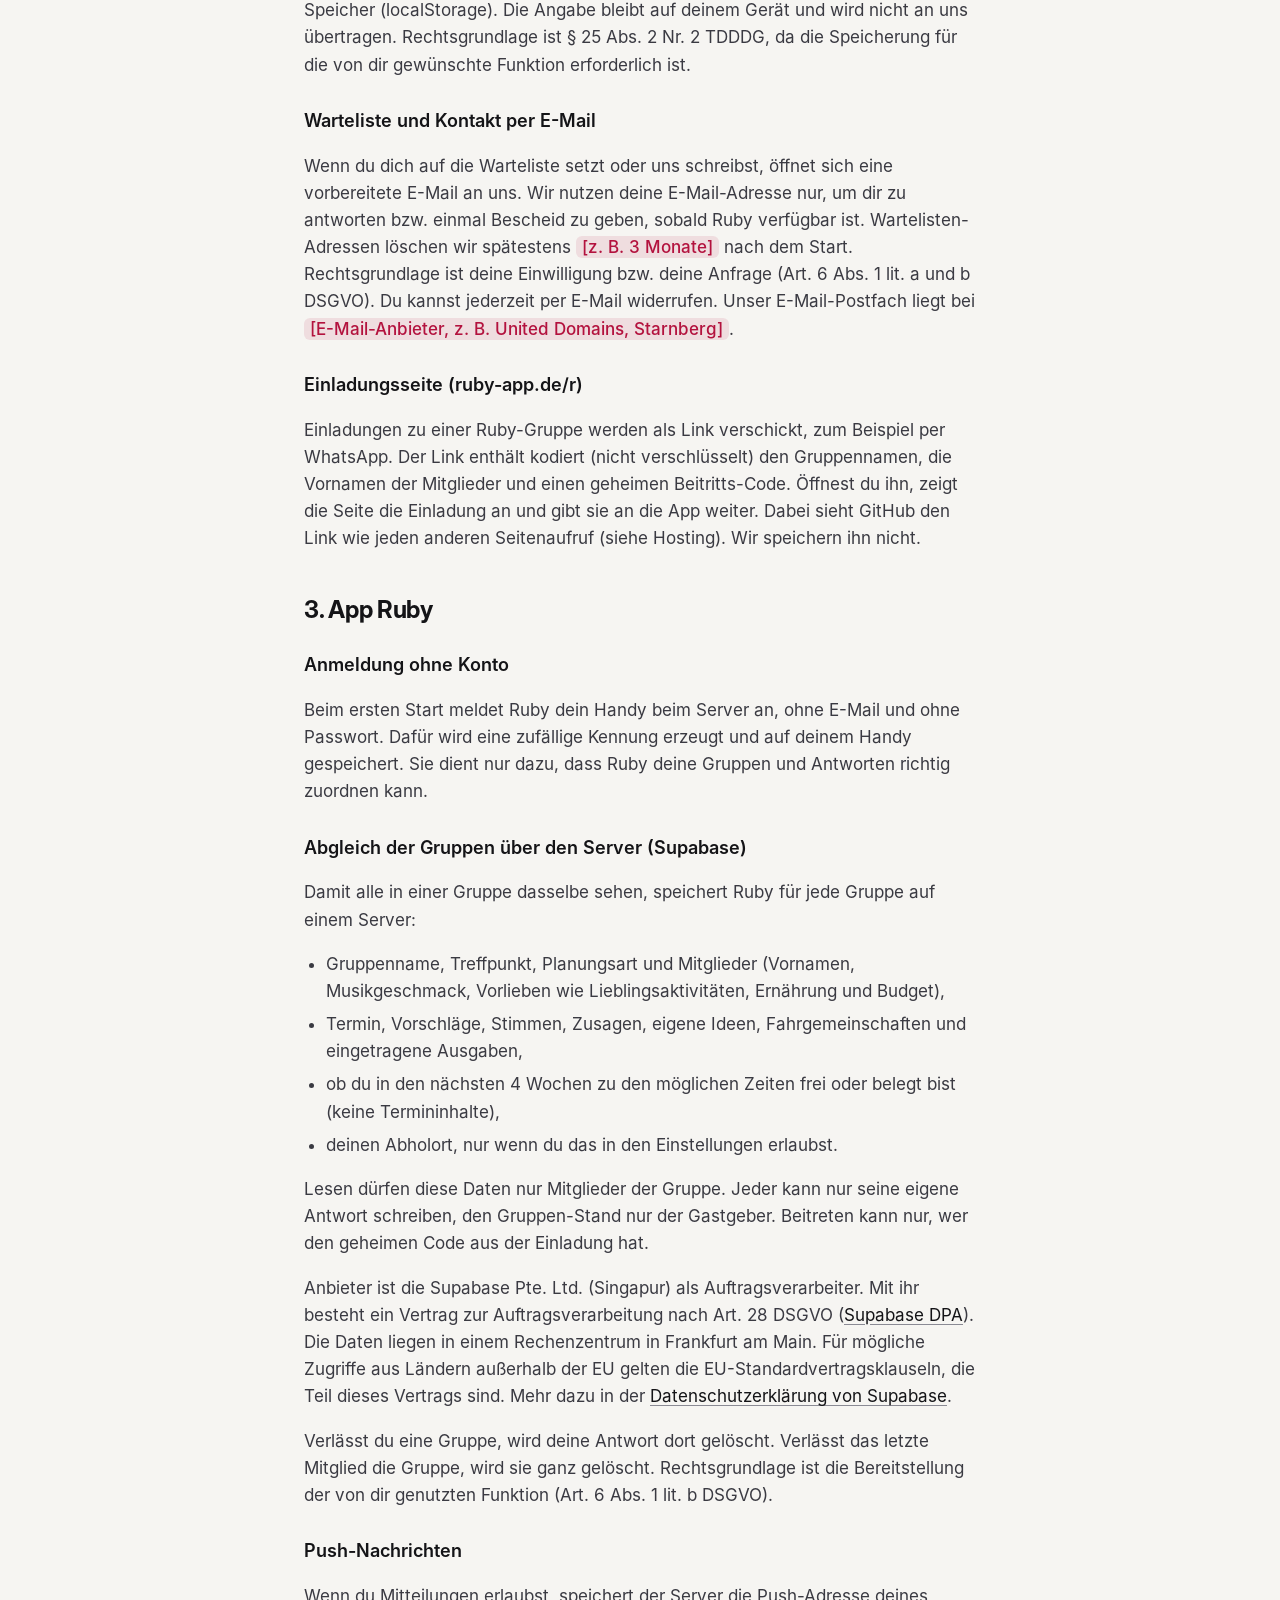
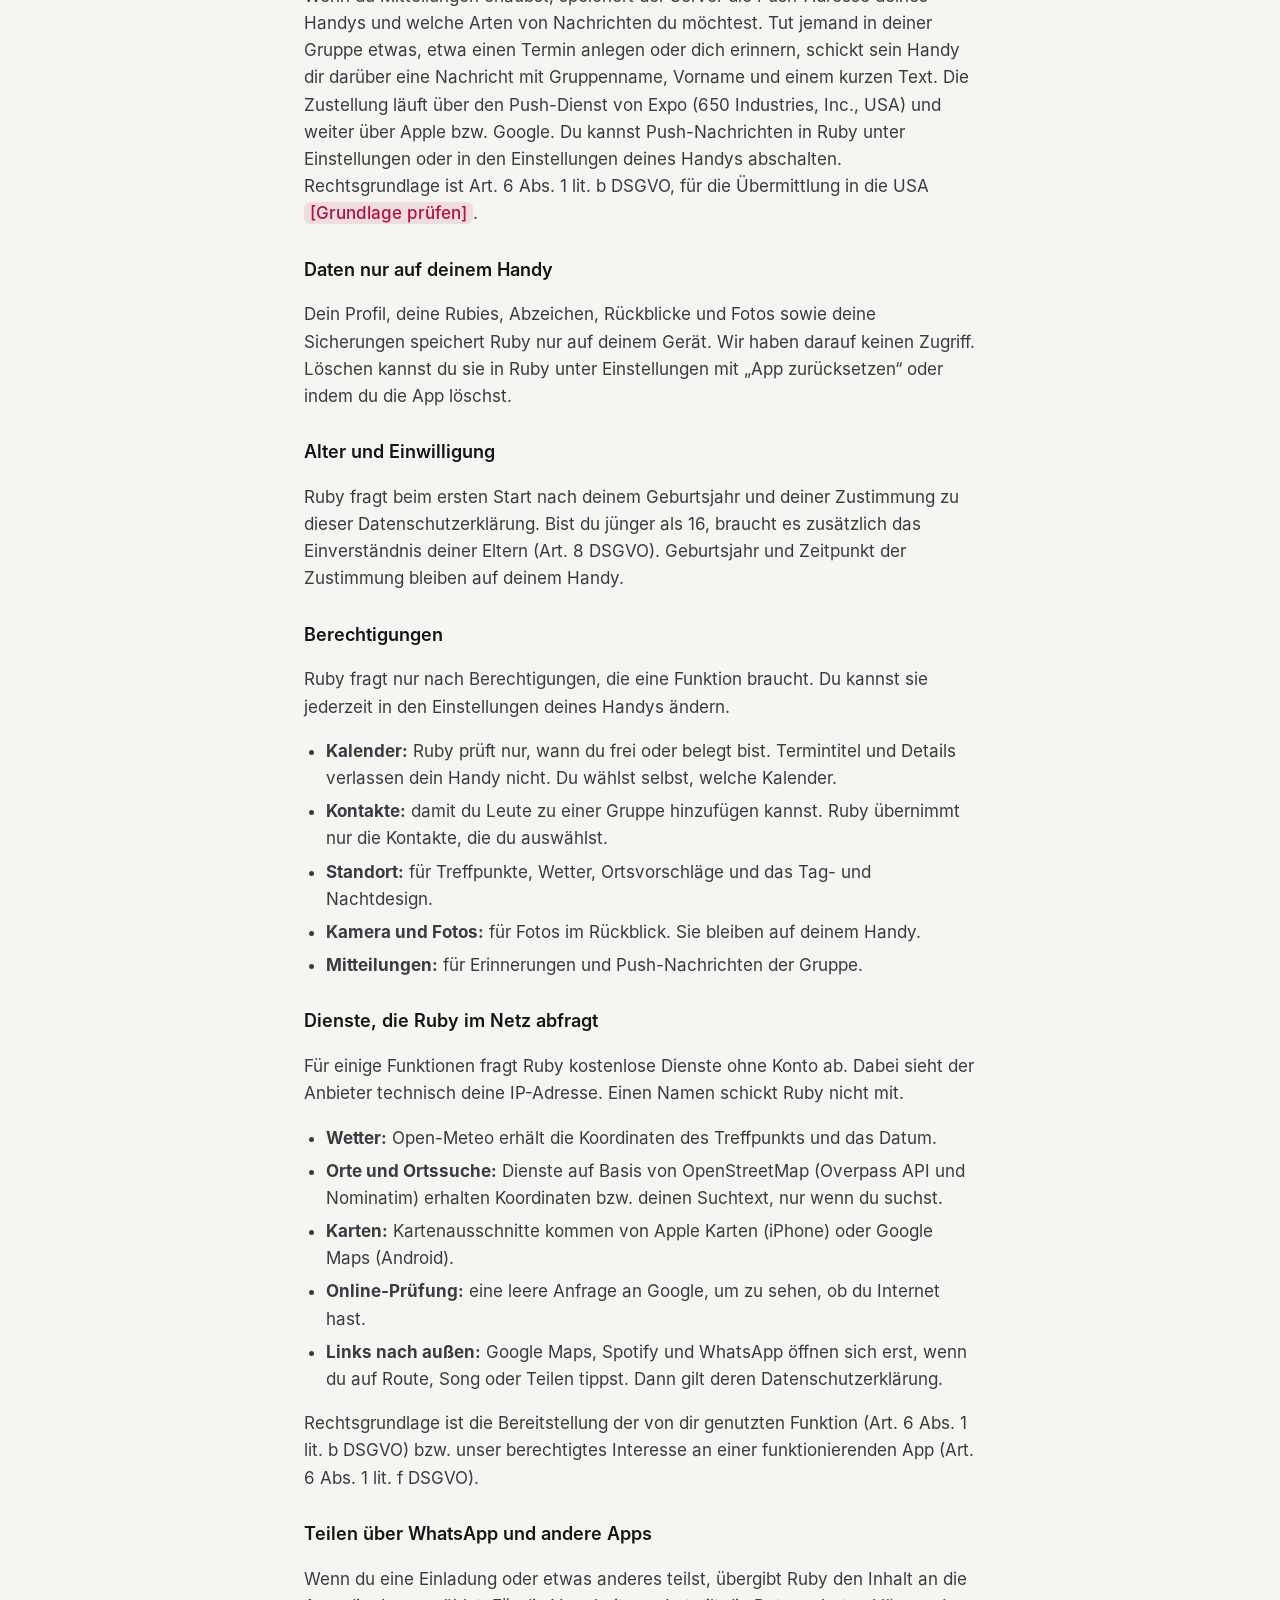
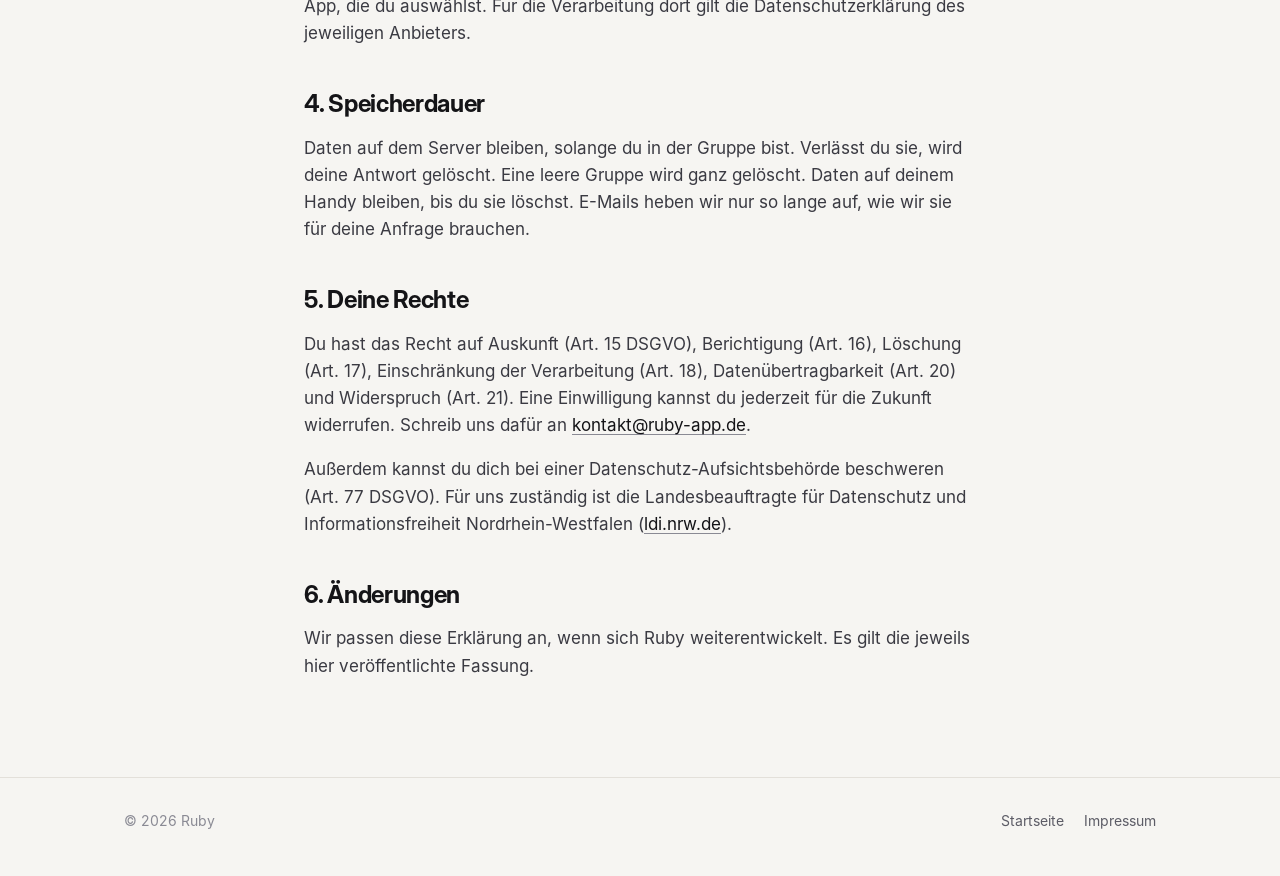
==== commit b510bf08: "Add files via upload" ====
--- a/datenschutz/index.html
+++ b/datenschutz/index.html
@@ -73,7 +73,7 @@
       <li>deinen Abholort, nur wenn du das in den Einstellungen erlaubst.</li>
     </ul>
     <p>Lesen dürfen diese Daten nur Mitglieder der Gruppe. Jeder kann nur seine eigene Antwort schreiben, den Gruppen-Stand nur der Gastgeber. Beitreten kann nur, wer den geheimen Code aus der Einladung hat.</p>
-    <p>Anbieter ist die Supabase Inc. als Auftragsverarbeiter (Anschrift siehe Datenschutzerklärung von Supabase). Die Daten liegen in einem Rechenzentrum in Frankfurt am Main. Für mögliche Zugriffe aus Drittländern gelten <span class="ph">[Grundlage prüfen: Auftragsverarbeitungsvertrag mit Standardvertragsklauseln von Supabase]</span>. Mehr dazu in der <a href="https://supabase.com/privacy" rel="noopener">Datenschutzerklärung von Supabase</a>.</p>
+    <p>Anbieter ist die Supabase Pte. Ltd. (Singapur) als Auftragsverarbeiter. Mit ihr besteht ein Vertrag zur Auftragsverarbeitung nach Art. 28 DSGVO (<a href="https://supabase.com/legal/dpa" rel="noopener">Supabase DPA</a>). Die Daten liegen in einem Rechenzentrum in Frankfurt am Main. Für mögliche Zugriffe aus Ländern außerhalb der EU gelten die EU-Standardvertragsklauseln, die Teil dieses Vertrags sind. Mehr dazu in der <a href="https://supabase.com/privacy" rel="noopener">Datenschutzerklärung von Supabase</a>.</p>
     <p>Verlässt du eine Gruppe, wird deine Antwort dort gelöscht. Verlässt das letzte Mitglied die Gruppe, wird sie ganz gelöscht. Rechtsgrundlage ist die Bereitstellung der von dir genutzten Funktion (Art. 6 Abs. 1 lit. b DSGVO).</p>
 
     <h3>Push-Nachrichten</h3>
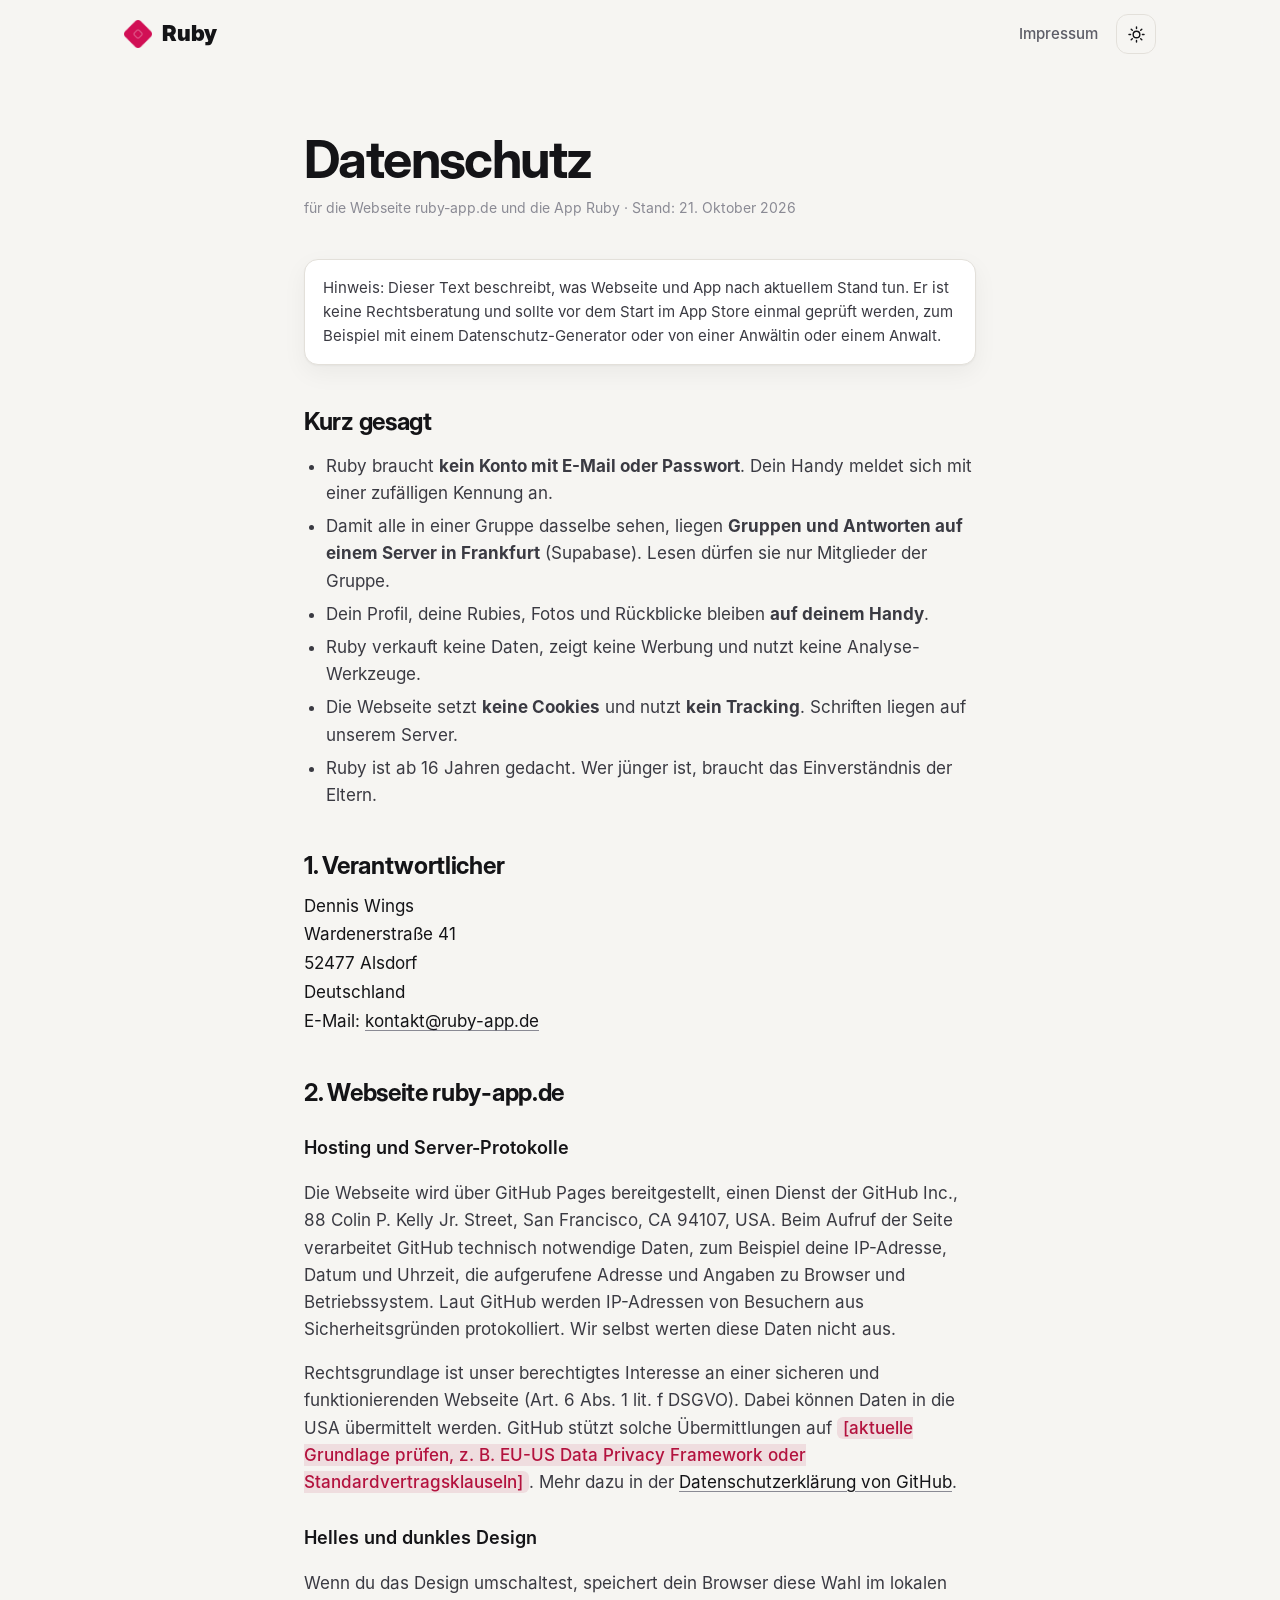
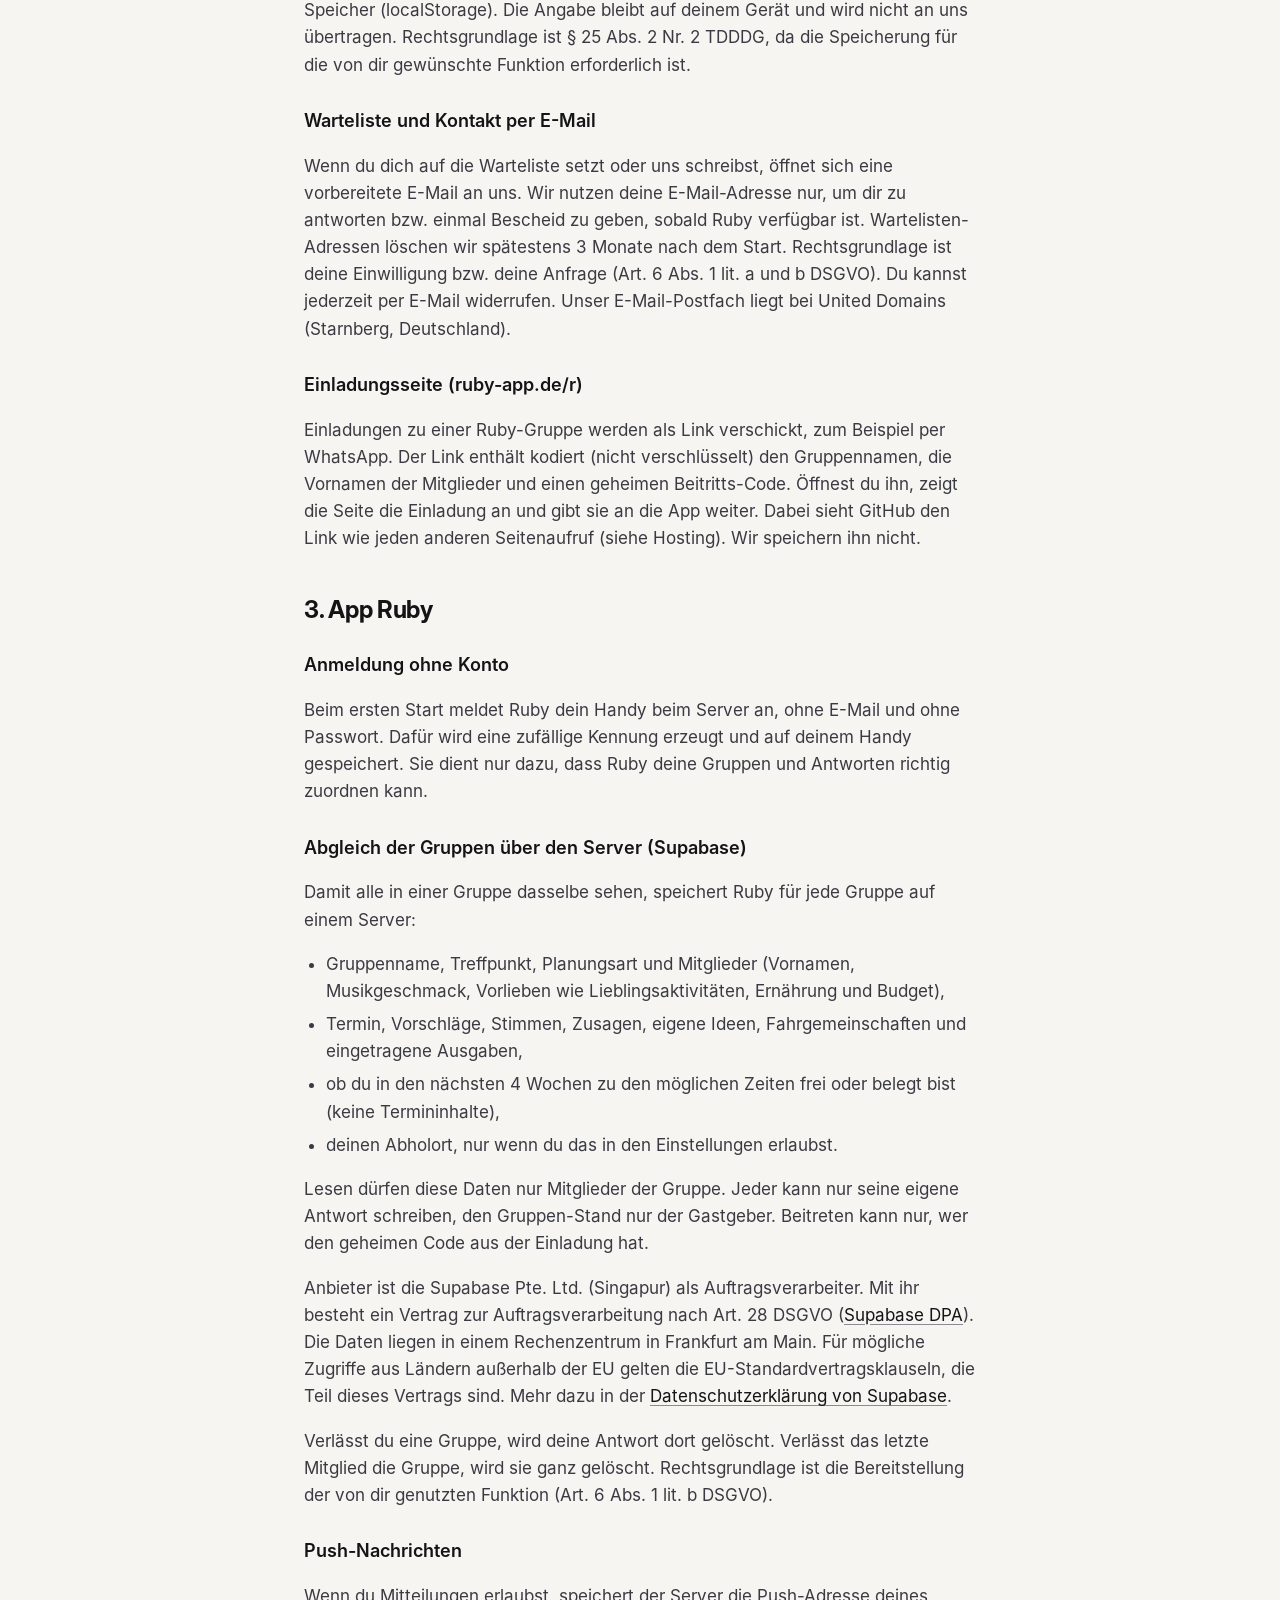
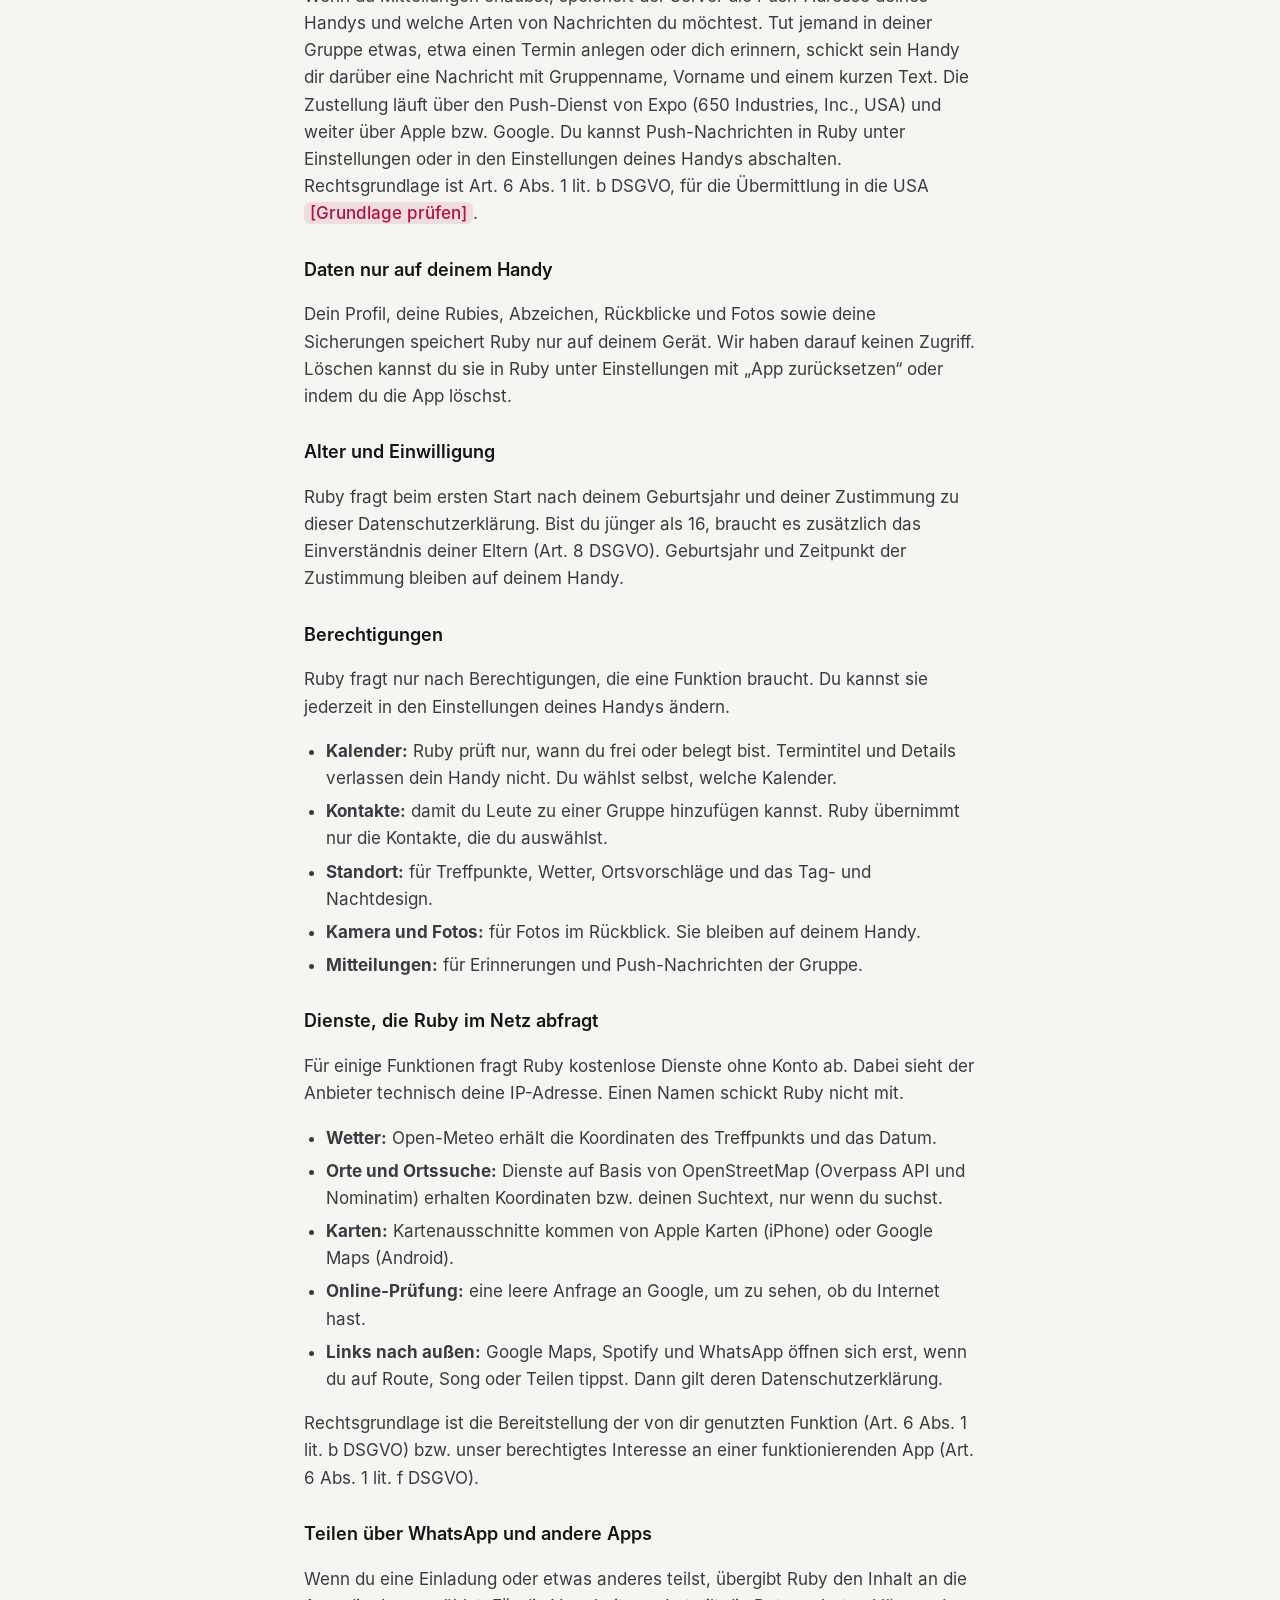
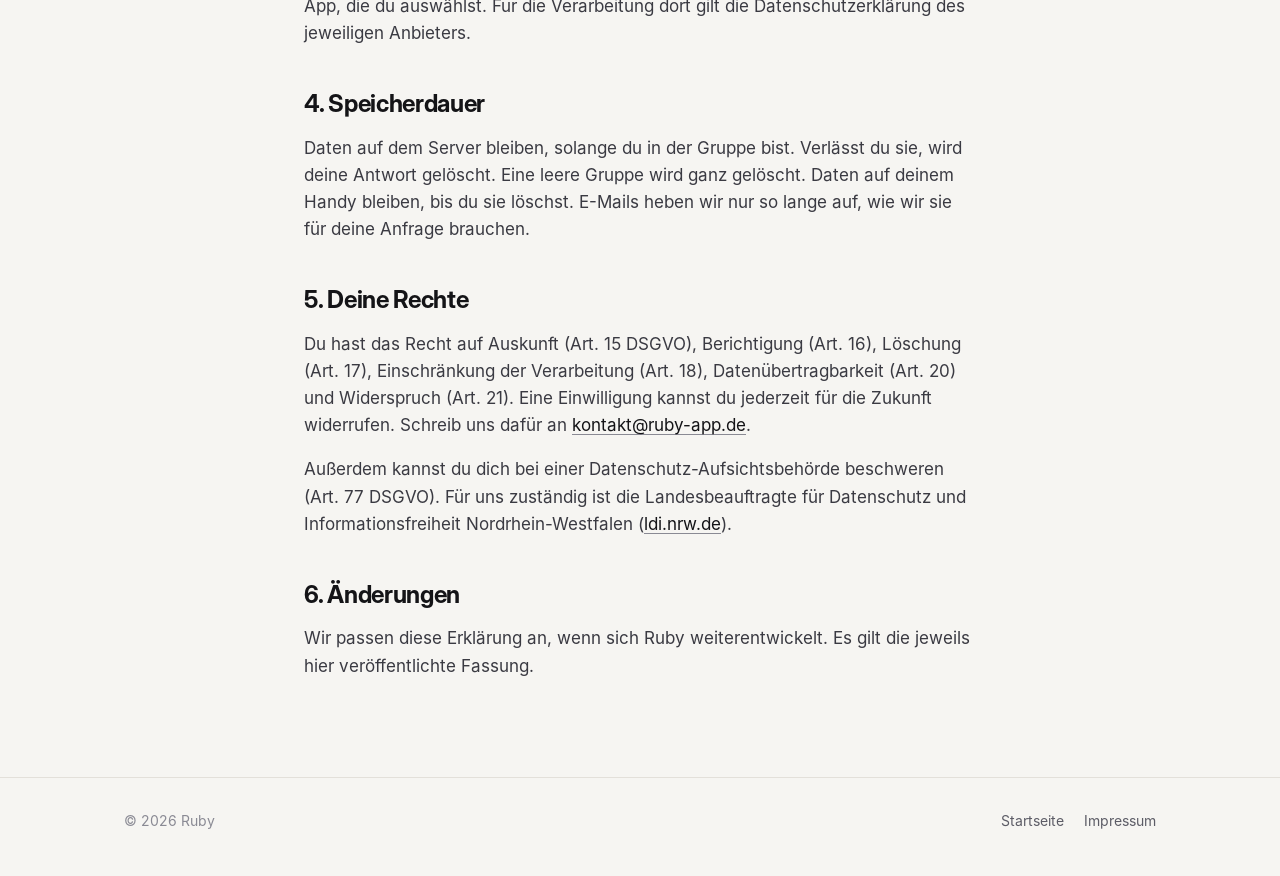
==== commit 76e2c751: "Add files via upload" ====
--- a/datenschutz/index.html
+++ b/datenschutz/index.html
@@ -54,7 +54,7 @@
     <p>Wenn du das Design umschaltest, speichert dein Browser diese Wahl im lokalen Speicher (localStorage). Die Angabe bleibt auf deinem Gerät und wird nicht an uns übertragen. Rechtsgrundlage ist § 25 Abs. 2 Nr. 2 TDDDG, da die Speicherung für die von dir gewünschte Funktion erforderlich ist.</p>
 
     <h3>Warteliste und Kontakt per E-Mail</h3>
-    <p>Wenn du dich auf die Warteliste setzt oder uns schreibst, öffnet sich eine vorbereitete E-Mail an uns. Wir nutzen deine E-Mail-Adresse nur, um dir zu antworten bzw. einmal Bescheid zu geben, sobald Ruby verfügbar ist. Wartelisten-Adressen löschen wir spätestens <span class="ph">[z. B. 3 Monate]</span> nach dem Start. Rechtsgrundlage ist deine Einwilligung bzw. deine Anfrage (Art. 6 Abs. 1 lit. a und b DSGVO). Du kannst jederzeit per E-Mail widerrufen. Unser E-Mail-Postfach liegt bei <span class="ph">[E-Mail-Anbieter, z. B. United Domains, Starnberg]</span>.</p>
+    <p>Wenn du dich auf die Warteliste setzt oder uns schreibst, öffnet sich eine vorbereitete E-Mail an uns. Wir nutzen deine E-Mail-Adresse nur, um dir zu antworten bzw. einmal Bescheid zu geben, sobald Ruby verfügbar ist. Wartelisten-Adressen löschen wir spätestens 3 Monate nach dem Start. Rechtsgrundlage ist deine Einwilligung bzw. deine Anfrage (Art. 6 Abs. 1 lit. a und b DSGVO). Du kannst jederzeit per E-Mail widerrufen. Unser E-Mail-Postfach liegt bei United Domains (Starnberg, Deutschland).</p>
 
     <h3>Einladungsseite (ruby-app.de/r)</h3>
     <p>Einladungen zu einer Ruby-Gruppe werden als Link verschickt, zum Beispiel per WhatsApp. Der Link enthält kodiert (nicht verschlüsselt) den Gruppennamen, die Vornamen der Mitglieder und einen geheimen Beitritts-Code. Öffnest du ihn, zeigt die Seite die Einladung an und gibt sie an die App weiter. Dabei sieht GitHub den Link wie jeden anderen Seitenaufruf (siehe Hosting). Wir speichern ihn nicht.</p>
